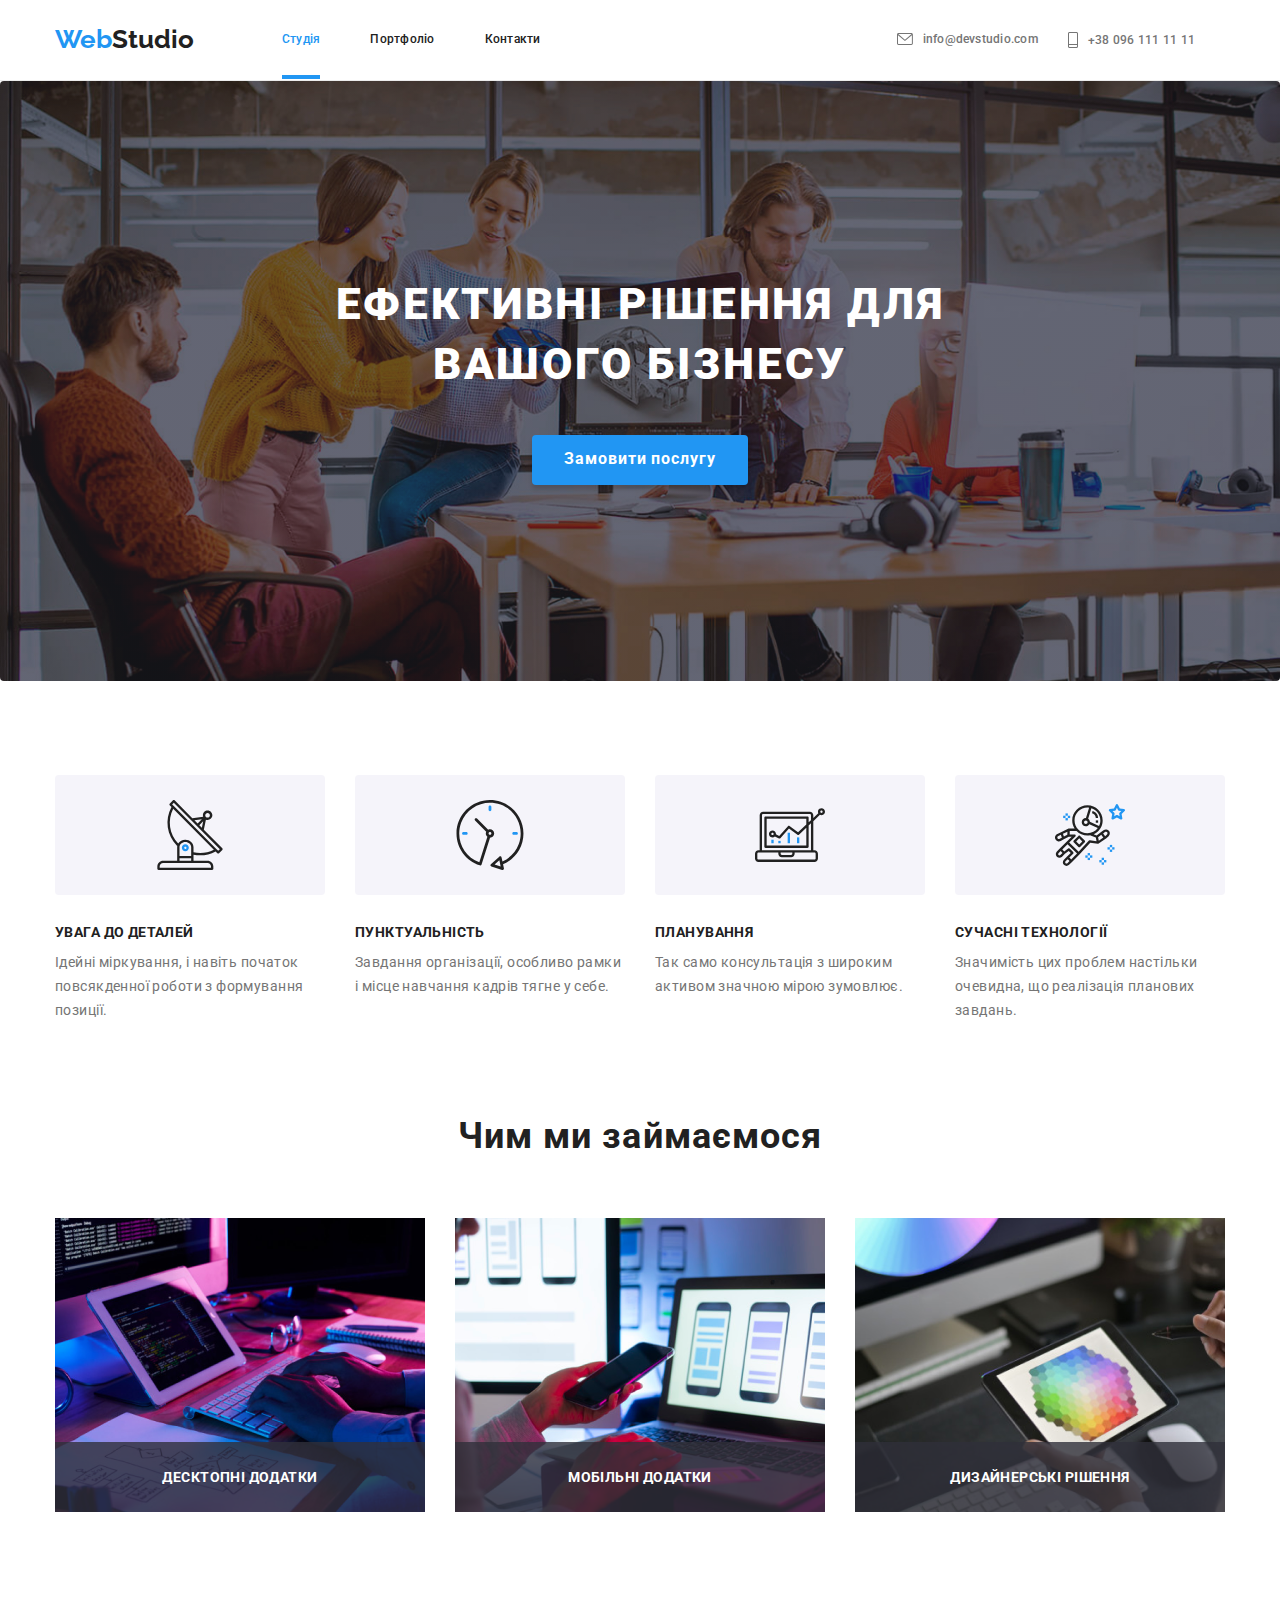
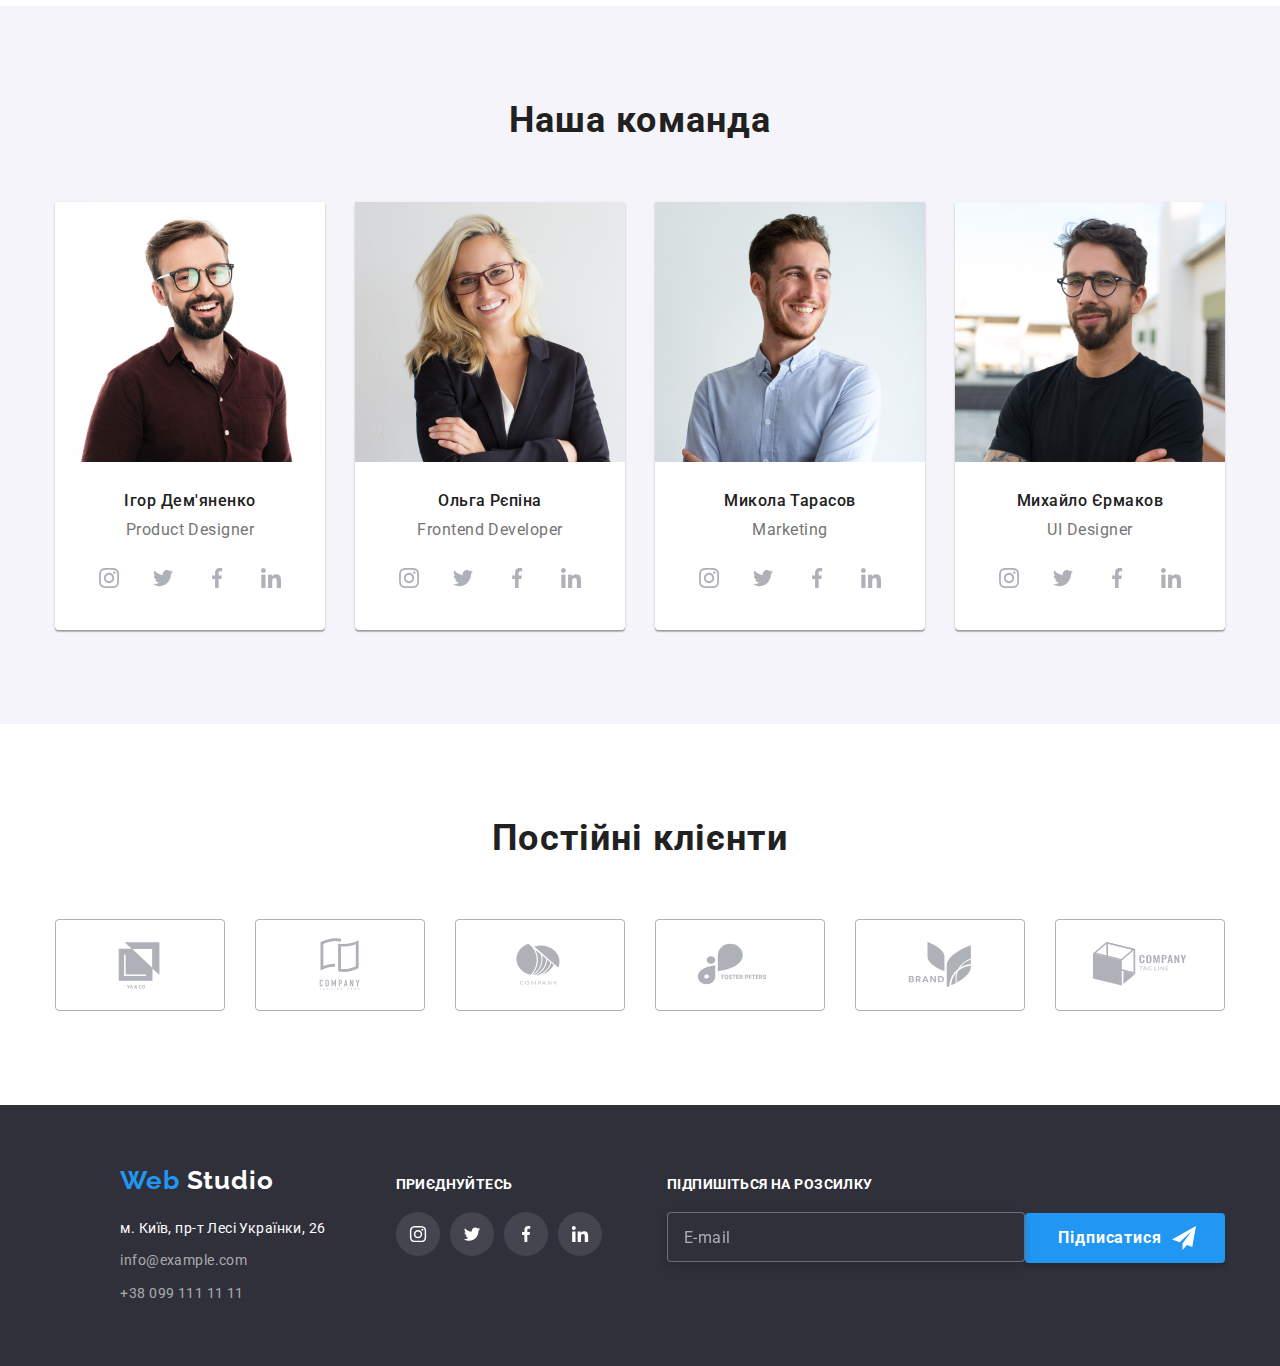
==== index.html @ d8c14079 "HW-8" ====
<!DOCTYPE html>
<html lang="ua">
  <head>
    <meta charset="UTF-8" />
    <meta name="viewport" content="width=device-width, initial-scale=1.0" />

    <meta http-equiv="X-UA-Compatible" content="ie=edge" />
    <title>Студія</title>
    <link
      href="https://fonts.googleapis.com/css2?family=Raleway:wght@700&amp;family=Roboto:wght@400;500;700;900&amp;display=swap"
      rel="stylesheet"
    />

    <link
      rel="stylesheet"
      href="https://cdnjs.cloudflare.com/ajax/libs/modern-normalize/1.1.0/modern-normalize.min.css"
    />
    <!--    <link rel="stylesheet" href="./css/styles.css" />-->
    <link rel="stylesheet" href="./css/main.min.css" />
  </head>
  <body>
    <!--шапка -->
    <header class="header">
      <div class="container">
        <nav class="header__mobile">
          <a href="#" lang="en" class="link header__logo"
            >Web<span class="header__logo-text">Studio</span></a
          >
          <ul class="nav-header">
            <li class="nav-header__title">
              <a href="./index.html" class="nav-header__link current link"
                >Студія</a
              >
            </li>
            <li class="nav-header__title">
              <a href="./portfolio.html" class="nav-header__link link"
                >Портфоліо</a
              >
            </li>
            <li class="nav-header__title">
              <a href="#" class="nav-header__link link">Контакти</a>
            </li>
          </ul>



          <button type="button" class="nav-header__mobile-btn" data-menu-button>
            <svg
                    class="nav-header__mobile-icon"
                    width="40"
                    height="40"
                    aria-label="перевмикач мобильного меню"
                    aria-controls="mob-menu"
            >
              <use
                      href="./images/symbol-defs.svg#icon-menu_40px"
                      class="nav-header__icon-menu"
              ></use>
              <use
                      href="./images/symbol-defs.svg#icon-close_40px"
                      class="nav-header__icon-close-menu"
              ></use>
            </svg>
          </button>

          <div class="mob-menu" id="mob-menu" data-menu>

            <div class="mob-menu-top">

              <ul class="">

                <li class="">
                  <a href="./index.html" class="mob-menu-top__link current link"
                  >Студія</a
                  >
                </li>
                <li class="nav-header__title">
                  <a href="./portfolio.html" class="mob-menu-top__link link"
                  >Портфоліо</a
                  >
                </li>
                <li class="nav-header__title">
                  <a href="#" class="mob-menu-top__link link">Контакти</a>
                </li>
              </ul>
              <div >
              <ul class="contact-mob">
                <li class="nav-header__title">
                  <a
                          href="tel:+380961111111"
                          class="mob-menu-contact__tel nav-header__contacts link"
                  >

                    <span>+38 096 111 11 11</span></a
                  >
                </li>
                <li class="nav-header__title">
                  <a
                          href="mailto:info@devstudio.com"
                          class="mob-menu-contact__mail nav-header__contacts link"
                  >

                    <span>info@devstudio.com</span>

                  </a>
                </li>

              </ul>
              <ul class="social">
                <li class="social__item">
                  <a href="" class="social__link  link"
                  >Instagram</a
                  >
                </li>
                <li class="social__item">
                  <a href="" class="social__link link"
                  >Twitter</a
                  >
                </li>
                <li class="social__item">
                  <a href="" class="social__link  link"
                  >Facebook</a
                  >
                </li>
                <li class="social__item">
                  <a href="" class="social__link link"
                  >LinkedIn</a
                  >
                </li>

              </ul>
            </div>
            </div>
          </div>


        <!-- контакты -->
        <ul class="nav-header-contact contact">
          <li class="nav-header__title-contact">
            <a
              href="mailto:info@devstudio.com"
              class="nav-header-contact__link nav-header__contacts mail link"
            >
              <svg class="nav-header__icon" width="16" height="12">
                <use
                  href="./images/symbol-defs.svg#icon-envelope-hover"
                  class=""
                ></use>
              </svg>
              <span>info@devstudio.com</span>
            </a>
          </li>
          <li class="nav-header__title-contact">
            <a
              href="tel:+380961111111"
              class="nav-header-contact__link nav-header__contacts tel link"
            >
              <svg class="nav-header__icon" width="10" height="16">
                <use
                  href="./images/symbol-defs.svg#icon-Vectors"
                  class=""
                ></use>
              </svg>
              <span>+38 096 111 11 11</span></a
            >
          </li>
        </ul>
        </nav>
      </div>

    </header>

    <main>

      <!-- Эффективные решения для вашего бизнеса -->
      <section class="hero">
        <div class="container">
          <h1 class="hero__title">Ефективні рішення для вашого бізнесу</h1>
          <button type="button" class="hero__btn" data-modal-open>
            Замовити послугу
          </button>
        </div>
      </section>
      <!--       Особенности -->
      <section class="section">
        <h2 class="visually-hidden">Особливості</h2>
        <div class="container">
          <ul class="benefits">
            <li class="benefits__list">
              <h3 class="benefits__title">Увага до деталей</h3>
              <p class="benefits__text">
                Ідейні міркування, і навіть початок повсякденної роботи з
                формування позиції.
              </p>
            </li>
            <li class="benefits__list">
              <h3 class="benefits__title">Пунктуальність</h3>
              <p class="benefits__text">
                Завдання організації, особливо рамки і місце навчання кадрів
                тягне у себе.
              </p>
            </li>
            <li class="benefits__list">
              <h3 class="benefits__title">Планування</h3>
              <p class="benefits__text">
                Так само консультація з широким активом значною мірою зумовлює.
              </p>
            </li>
            <li class="benefits__list">
              <h3 class="benefits__title">Сучасні технології</h3>
              <p class="benefits__text">
                Значимість цих проблем настільки очевидна, що реалізація
                планових завдань.
              </p>
            </li>
          </ul>
        </div>
      </section>
      <!--       Чем мы занимаемся-->
      <section class="section-main">
        <div class="container">
          <h2 class="title-text">Чим ми займаємося</h2>

          <ul class=" metier">
            <li class="metier__list">
              <img
                src="./images/occupation1.jpg"
                alt="Десктопные приложения"
                width="370"
                height="294"
              />
              <div class="metier__item">
                <p class="">Десктопні додатки</p>
              </div>
            </li>
            <li class="metier__list">
              <img
                src="./images/occupation2.jpg"
                alt="Мобильные приложения"
                width="370"
                height="294"
              />
              <div class="metier__item">
                <p class="">Мобільні додатки</p>
              </div>
            </li>
            <li class="metier__list">
              <img
                src="./images/occupation3.jpg"
                alt="Дизайнерские решения"
                width="370"
                height="294"
              />
              <div class="metier__item">
                <p class="">Дизайнерські рішення</p>
              </div>
            </li>
          </ul>
        </div>
      </section>
      <!-- Наша команда -->
      <section class="section-team">
        <div class="container">
          <h2 class="title-text">Наша команда</h2>
          <ul class="team flex">
            <li class="team__list team__card">
              <picture>
                <source
                  srcset="
                    /images/team1-mob1x-min.jpg 1x,
                    /images/team1-mob2x-min.jpg 2x
                  "
                  media="(max-width:270px)"
                />
                <source
                        srcset="
                    /images/team1-mob1x-min.jpg 1x,
                    /images/team1-mob2x-min.jpg 2x
                  "
                        media="(max-width:345px)"
                />
                <source
                        srcset="
                    /images/team1-mob1x-min.jpg 1x,
                    /images/team1-mob2x-min.jpg 2x
                  "
                        media="(max-width:480px)"
                />
                <source
                        srcset="
                    /images/team1-mob1x-min.jpg 1x,
                    /images/team1-mob2x-min.jpg 2x
                  "
                        media="(max-width:768px)"
                />
                <source
                        srcset="
                    /images/team1-mob1x-min.jpg 1x,
                    /images/team1-mob2x-min.jpg 2x
                  "
                        media="(max-width:1200px)"
                />
                <img
                  class="fdg"
                  src="./images/team1.jpeg"
                  alt="Product Designer"
                  width="270"
                />
              </picture>
              <div class="team__text">
                <h3 class="team__name">Ігор Дем'яненко</h3>
                <p lang="en" class="team__profession">Product Designer</p>
                <ul class="team-list">
                  <li class="link">
                    <a href="" class="team-list__icon">
                      <svg class="team-list__svg" width="20" height="20">
                        <use
                          href="./images/symbol-defs.svg#icon-instagram-2"
                          class=""
                        ></use>
                      </svg>
                    </a>
                  </li>
                  <li class="link">
                    <a href="" class="team-list__icon">
                      <svg class="team-list__svg" width="20" height="20">
                        <use
                          href="./images/symbol-defs.svg#icon-twitter-1"
                          class=""
                        ></use>
                      </svg>
                    </a>
                  </li>
                  <li class="link">
                    <a href="" class="team-list__icon">
                      <svg class="team-list__svg" width="20" height="20">
                        <use
                          href="./images/symbol-defs.svg#icon-facebook-1"
                          class=""
                        ></use>
                      </svg>
                    </a>
                  </li>
                  <li class="link">
                    <a href="" class="team-list__icon">
                      <svg class="team-list__svg" width="20" height="20">
                        <use
                          href="./images/symbol-defs.svg#icon-linkedin-1"
                          class=""
                        ></use>
                      </svg>
                    </a>
                  </li>
                </ul>
              </div>
            </li>
            <li class="team__list team__card">
              <picture>
                <source
                  srcset="
                    /images/team2-mob1x-min.jpg 1x,
                    /images/team2-mob2x-min.jpg 2x
                  "
                  media="(max-width:270px)"
                />
                <source
                        srcset="
                    /images/team2-mob1x-min.jpg 1x,
                    /images/team2-mob2x-min.jpg 2x
                  "
                        media="(max-width:480px)"
                />
                <source
                        srcset="
                    /images/team2-mob1x-min.jpg 1x,
                    /images/team2-mob2x-min.jpg 2x
                  "
                        media="(max-width:768px)"
                />
                <source
                        srcset="
                    /images/team2-mob1x-min.jpg 1x,
                    /images/team2-mob2x-min.jpg 2x
                  "
                        media="(max-width:1200px)"
                />

                <img
                  src="./images/team2.jpeg"
                  alt="Frontend Developer"
                  width="270"
                />
              </picture>
              <div class="team__text">
                <h3 class="team__name">Ольга Рєпіна</h3>
                <p lang="en" class="team__profession">Frontend Developer</p>
                <ul class="team-list">
                  <li class="link">
                    <a href="" class="team-list__icon">
                      <svg class="team-list__svg" width="20" height="20">
                        <use
                          href="./images/symbol-defs.svg#icon-instagram-2"
                          class=""
                        ></use>
                      </svg>
                    </a>
                  </li>
                  <li class="link">
                    <a href="" class="team-list__icon">
                      <svg class="team-list__svg" width="20" height="20">
                        <use
                          href="./images/symbol-defs.svg#icon-twitter-1"
                          class=""
                        ></use>
                      </svg>
                    </a>
                  </li>
                  <li class="link">
                    <a href="" class="team-list__icon">
                      <svg class="team-list__svg" width="20" height="20">
                        <use
                          href="./images/symbol-defs.svg#icon-facebook-1"
                          class=""
                        ></use>
                      </svg>
                    </a>
                  </li>
                  <li class="link">
                    <a href="" class="team-list__icon">
                      <svg class="team-list__svg" width="20" height="20">
                        <use
                          href="./images/symbol-defs.svg#icon-linkedin-1"
                          class=""
                        ></use>
                      </svg>
                    </a>
                  </li>
                </ul>
              </div>
            </li>
            <li class="team__list team__card">
              <picture>
                <source
                  srcset="
                    /images/team3-mob1x-min.jpg 1x,
                    /images/team3-mob2x-min.jpg 2x
                  "
                  media="(max-width:300px)" />
                <source
                        srcset="
                    /images/team3-mob1x-min.jpg 1x,
                    /images/team3-mob2x-min.jpg 2x
                  "
                        media="(max-width:480px)" />
                <source
                        srcset="
                    /images/team3-mob1x-min.jpg 1x,
                    /images/team3-mob2x-min.jpg 2x
                  "
                        media="(max-width:678px)" />
                <source
                        srcset="
                    /images/team3-mob1x-min.jpg 1x,
                    /images/team3-mob2x-min.jpg 2x
                  "
                        media="(max-width:1200px)" />
                <img src="./images/team3.jpeg" alt="Marketing" width="270"
              /></picture>
              <div class="team__text">
                <h3 class="team__name">Микола Тарасов</h3>
                <p lang="en" class="team__profession">Marketing</p>
                <ul class="team-list">
                  <li class="link">
                    <a href="" class="team-list__icon">
                      <svg class="team-list__svg" width="20" height="20">
                        <use
                          href="./images/symbol-defs.svg#icon-instagram-2"
                          class=""
                        ></use>
                      </svg>
                    </a>
                  </li>
                  <li class="link">
                    <a href="" class="team-list__icon">
                      <svg class="team-list__svg" width="20" height="20">
                        <use
                          href="./images/symbol-defs.svg#icon-twitter-1"
                          class=""
                        ></use>
                      </svg>
                    </a>
                  </li>
                  <li class="link">
                    <a href="" class="team-list__icon">
                      <svg class="team-list__svg" width="20" height="20">
                        <use
                          href="./images/symbol-defs.svg#icon-facebook-1"
                          class=""
                        ></use>
                      </svg>
                    </a>
                  </li>
                  <li class="link">
                    <a href="" class="team-list__icon">
                      <svg class="team-list__svg" width="20" height="20">
                        <use
                          href="./images/symbol-defs.svg#icon-linkedin-1"
                          class=""
                        ></use>
                      </svg>
                    </a>
                  </li>
                </ul>
              </div>
            </li>
            <li class="team__list team__card">
              <picture>
                <source
                  srcset="
                    /images/team4-mob1x-min.jpg 1x,
                    /images/team4-mob2x-min.jpg 2x
                  "
                  media="(max-width:270px)" /> <source
                      srcset="
                    /images/team4-mob1x-min.jpg 1x,
                    /images/team4-mob2x-min.jpg 2x
                  "
                      media="(max-width:480px)" /> <source
                      srcset="
                    /images/team4-mob1x-min.jpg 1x,
                    /images/team4-mob2x-min.jpg 2x
                  "
                      media="(max-width:768px)" /> <source
                      srcset="
                    /images/team4-mob1x-min.jpg 1x,
                    /images/team4-mob2x-min.jpg 2x
                  "
                      media="(max-width:1200px)" />

                <img src="./images/team4.jpeg" alt="UI Designer" width="270"
              /></picture>
              <div class="team__text">
                <h3 class="team__name">Михайло Єрмаков</h3>
                <p lang="en" class="team__profession">UI Designer</p>
                <ul class="team-list">
                  <li class="link">
                    <a href="" class="team-list__icon">
                      <svg class="team-list__svg" width="20" height="20">
                        <use
                          href="./images/symbol-defs.svg#icon-instagram-2"
                          class=""
                        ></use>
                      </svg>
                    </a>
                  </li>
                  <li class="link">
                    <a href="" class="team-list__icon">
                      <svg class="team-list__svg" width="20" height="20">
                        <use
                          href="./images/symbol-defs.svg#icon-twitter-1"
                          class=""
                        ></use>
                      </svg>
                    </a>
                  </li>
                  <li class="link">
                    <a href="" class="team-list__icon">
                      <svg class="team-list__svg" width="20" height="20">
                        <use
                          href="./images/symbol-defs.svg#icon-facebook-1"
                          class=""
                        ></use>
                      </svg>
                    </a>
                  </li>
                  <li class="link">
                    <a href="" class="team-list__icon">
                      <svg class="team-list__svg" width="20" height="20">
                        <use
                          href="./images/symbol-defs.svg#icon-linkedin-1"
                          class=""
                        ></use>
                      </svg>
                    </a>
                  </li>
                </ul>
              </div>
            </li>
          </ul>
        </div>
      </section>
      <!--   Постійні клієнти-->
      <section class="section">
        <div class="container">
          <h2 class="title-text">Постійні клієнти</h2>
          <ul class="clients">
            <li class="link">
              <a href="" class="clients__icon">
                <svg class="clients__svg" width="106" height="60">
                  <use href="./images/symbol-defs.svg#icon-Logo" class=""></use>
                </svg>
              </a>
            </li>
            <li class="link">
              <a href="" class="clients__icon">
                <svg class="clients__svg" width="106" height="60">
                  <use
                    href="./images/symbol-defs.svg#icon-Logo-1"
                    class=""
                  ></use>
                </svg>
              </a>
            </li>
            <li class="link">
              <a href="" class="clients__icon">
                <svg class="clients__svg" width="106" height="60">
                  <use
                    href="./images/symbol-defs.svg#icon-Logo-2"
                    class=""
                  ></use>
                </svg>
              </a>
            </li>
            <li class="link">
              <a href="" class="clients__icon">
                <svg class="clients__svg" width="106" height="60">
                  <use
                    href="./images/symbol-defs.svg#icon-Logo-3"
                    class=""
                  ></use>
                </svg>
              </a>
            </li>
            <li class="-item link">
              <a href="" class="clients__icon">
                <svg class="clients__svg" width="106" height="60">
                  <use
                    href="./images/symbol-defs.svg#icon-Logo-4"
                    class=""
                  ></use>
                </svg>
              </a>
            </li>
            <li class="link">
              <a href="" class="clients__icon">
                <svg class="clients__svg" width="106" height="60">
                  <use
                    href="./images/symbol-defs.svg#icon-Logo-5"
                    class=""
                  ></use>
                </svg>
              </a>
            </li>
          </ul>
        </div>
      </section>
    </main>
    <footer class="footer">
      <div class="footer__flex">
        <div class="footer-tablet">
        <div class="footer__container">
          <a href="#" lang="en" class="footer__logo-text logo link"
            >Web
            <span class="footer__logo">Studio</span>
          </a>

          <address class="addresses-footer">
            <ul>
              <li class="">
                <a class="addresses-footer__link link addresses-footer__gps">
                  м. Київ, пр-т Лесі Українки, 26</a
                >
              </li>
              <li class="addresses-footer__mail">
                <a
                  href="mailto:info@example.com"
                  class="addresses-footer__link link"
                  >info@example.com</a
                >
              </li>
              <li class="addresses-footer__tel">
                <a href="tel:+380991111111" class="addresses-footer__link link"
                  >+38 099 111 11 11</a
                >
              </li>
            </ul>
          </address>
        </div>

        <div class="footer__card">
          <p class="footer__text">приєднуйтесь</p>
          <ul class="footer__item">
            <li class="footer__list link">
              <a href="" class="footer__icon">
                <svg class="footer__svg" width="20" height="16.25">
                  <use
                    href="./images/symbol-defs.svg#icon-instagram-2"
                    class=""
                  ></use>
                </svg>
              </a>
            </li>
            <li class="footer__list link">
              <a href="" class="footer__icon">
                <svg class="footer__svg" width="20" height="16.25">
                  <use
                    href="./images/symbol-defs.svg#icon-twitter-1"
                    class=""
                  ></use>
                </svg>
              </a>
            </li>
            <li class="footer__list link">
              <a href="" class="footer__icon">
                <svg class="footer__svg" width="20" height="16.25">
                  <use
                    href="./images/symbol-defs.svg#icon-facebook-1"
                    class=""
                  ></use>
                </svg>
              </a>
            </li>
            <li class="footer__list link">
              <a href="" class="footer__icon">
                <svg class="footer__svg" width="20" height="16.25">
                  <use
                    href="./images/symbol-defs.svg#icon-linkedin-1"
                    class=""
                  ></use>
                </svg>
              </a>
            </li>
          </ul>
        </div>
        </div>

        <div class="footer-input">
          <p class="footer__text">Підпишіться на розсилку</p>
          <form class="footer__flex-form">
            <label for="email"></label>
            <input
              type="email"
              name="email"
              placeholder="E-mail"
              class="footer-input__input"
              id="email"
            />

            <button type="submit" class="footer-input__btn">
              Підписатися
              <svg class="footer-input__svg" width="24" height="24">
                <use href="./images/symbol-defs.svg#icon-icon-send"></use>
              </svg>
            </button>
          </form>
        </div>
      </div>
    </footer>

    <div class="backdrop is-hidden" data-modal>
      <div class="modal">
        <button type="button" class="modal__icon" data-modal-close>
          <svg class="modal__close" width="11" height="11">
            <use href="./images/symbol-defs.svg#icon-close" class=""></use>
          </svg>
        </button>
        <p class="modal__text">Залиште свої дані, ми вам передзвонимо</p>

        <form>
          <div class="modal__form">
            <label class="modal__label" for="name">Ім'я</label>
            <input type="text" name="name" class="form__input" id="name" />
            <svg class="modal__svg" width="12" height="12">
              <use href="./images/symbol-defs.svg#icon-name"></use>
            </svg>
          </div>

          <div class="modal__form">
            <label class="modal__label" for="tel">Телефон </label>
            <input type="number" name="tel" class="form__input" id="tel" />
            <svg class="modal__svg" width="12" height="12">
              <use href="./images/symbol-defs.svg#icon-tel"></use>
            </svg>
          </div>

          <div class="modal__form">
            <label class="modal__label" for="email_studio">Пошта</label>

            <input
              type="email"
              name="email"
              class="form__input"
              id="email_studio"
            />
            <svg class="modal__svg" width="12" height="12">
              <use href="./images/symbol-defs.svg#icon-email"></use>
            </svg>
          </div>

          <label for="comment" class="modal__form">Коментар </label>
          <textarea
            name="comment"
            id="comment"
            rows="10"
            placeholder="Введіть текст"
            class="modal__textarea"
          ></textarea>

          <div class="checkbox-modal">
            <label for="policy" class="checkbox-modal__text">
              <input
                type="checkbox"
                name="policy"
                id="policy"
                class="checkbox-modal__input"
              />
              <svg class="checkbox-modal__icon" width="16" height="15">
                <use href="./images/symbol-defs.svg#icon-check"></use>
              </svg>
              <span class="checkbox-modal__agreement">
                Погоджуюся з розсилкою та приймаю
                <a href="" class="checkbox-modal__link"> Умови договору </a>
              </span>
            </label>
          </div>

          <button type="submit" class="checkbox-modal__btn">Відправити</button>
        </form>
      </div>
    </div>

    <script src="./js/modal.js"></script>
    <script src="./js/mobile-menu.js"></script>
  </body>
</html>
---- css/styles.css ----
/* Cтудия */







/*/Портфолио*/



/*Анимации*/
---- css/main.min.css ----
:root{--main-font: "Roboto", sans-serif;--secondary-font: "Raleway", sans-serif}body{font-family:var(--main-font);color:#212121;background-color:#fff}h1,h2,h3,h4,h5,h6,p{margin:0}ul{margin:0;padding-left:0}.link{text-decoration:none;color:#212121}li{list-style:none}img{display:block;max-width:100%;height:auto}.contact{margin-left:auto}textarea{resize:none}.current{color:#2196f3}.current::after{position:absolute;content:"";display:inline-block;width:100%;height:4px;background-color:#2196f3;bottom:-1.5%;left:0}.is-opened .current::after{display:none}.header{border-bottom:1px solid #ececec;margin-right:auto;margin-left:auto}.header__logo{padding-top:24px;padding-bottom:25px;margin-right:93px;font-family:var(--secondary-font);font-weight:700;font-size:26px;line-height:1.19;color:#2196f3;display:inline-block}@media screen and (min-width: 768px){.header__logo{margin-right:88px}}.header__logo-text{color:#212121}.header__mobile{display:flex;justify-content:space-between}@media screen and (min-width: 768px){.header__mobile{justify-content:flex-start}}@media screen and (min-width: 480px){.header__mobile{align-items:center}}@media screen and (min-width: 1200px){.header__mobile{align-items:flex-start}}.nav-header__mobile-btn .nav-header__icon-close-menu{display:none}.nav-header__mobile-btn.is-opened .nav-header__icon-close-menu{display:block}.nav-header__mobile-btn.is-opened .nav-header__icon-menu{display:none}.hero{background-color:#c4c4c4;height:400px;max-width:100%;margin-right:auto;margin-left:auto;background-position-y:unset;background-repeat:no-repeat;background-size:cover;background-position:center;border-radius:4px;display:block;text-align:center;padding:112px 0;background-image:linear-gradient(to right, rgba(47, 48, 58, 0.4), rgba(47, 48, 58, 0.4)),url("../images/Header1x-min.jpg")}@media(min-device-pixel-ratio: 2),(min-resolution: 192dpi),(min-resolution: 2dppx){.hero{background-image:linear-gradient(to right, rgba(47, 48, 58, 0.4), rgba(47, 48, 58, 0.4)),url("../images/Header@2x-min.jpg")}}@media screen and (min-width: 768px){.hero{width:768px;background-image:linear-gradient(to right, rgba(47, 48, 58, 0.4), rgba(47, 48, 58, 0.4)),url("../images/Header img.jpg")}}@media screen and (min-width: 768px)and (min-device-pixel-ratio: 2),screen and (min-width: 768px)and (min-resolution: 192dpi),screen and (min-width: 768px)and (min-resolution: 2dppx){.hero{background-image:linear-gradient(to right, rgba(47, 48, 58, 0.4), rgba(47, 48, 58, 0.4)),url("../images/Header img@2x.jpg")}}@media screen and (min-width: 1200px){.hero{padding:194px 0;width:100%;max-width:1600px;height:600px;background-position-y:unset;background-image:linear-gradient(to right, rgba(47, 48, 58, 0.4), rgba(47, 48, 58, 0.4)),url("../images/Header img@2x(1).jpg")}}@media screen and (min-width: 1200px)and (min-device-pixel-ratio: 2),screen and (min-width: 1200px)and (min-resolution: 192dpi),screen and (min-width: 1200px)and (min-resolution: 2dppx){.hero{background-image:linear-gradient(to right, rgba(47, 48, 58, 0.4), rgba(47, 48, 58, 0.4)),url("../images/Header img@2x(1).jpg")}}.hero__title{font-weight:900;text-align:center;letter-spacing:.06em;text-transform:uppercase;color:#fff;width:100%;margin:auto;font-size:26px;line-height:42px}@media screen and (min-width: 768px){.hero__title{width:360px}}@media screen and (min-width: 1200px){.hero__title{font-size:44px;line-height:1.36;width:696px}}.hero__btn{cursor:pointer;transition:color 250ms cubic-bezier(0.4, 0, 0.2, 1);border:0;background:#2196f3;box-shadow:0 4px 4px rgba(0,0,0,.15);border-radius:4px;font-weight:700;font-size:16px;line-height:1.8;align-items:center;text-align:center;letter-spacing:.06em;color:#fff;width:216px;height:50px;margin-top:40px}.hero__btn:hover,.hero__btn:focus{background-color:#2196f3;color:#fff}.container{width:100%;padding-left:15px;padding-right:15px;margin-left:auto;margin-right:auto}@media screen and (min-width: 480px){.container{width:480px}}@media screen and (min-width: 768px){.container{width:768px}}@media screen and (min-width: 1200px){.container{width:1200px}}.section{margin:auto;padding-top:60px;padding-bottom:60px}@media screen and (min-width: 480px){.section{width:480px;padding-bottom:60px}}@media screen and (min-width: 768px){.section{width:100%;padding-bottom:60px}}@media screen and (min-width: 1200px){.section{width:100%;padding-top:94px;padding-bottom:94px}}.portfolio__modal{position:absolute;top:50%;left:50%;transform:translate(-50%, 50%);background:rgba(33,150,243,.9);width:100%;height:101%;display:inline-block;overflow-y:scroll;font-weight:400;font-size:18px;line-height:28px;letter-spacing:.03em;color:#fff;padding:63px 24px;transition:transform 250ms cubic-bezier(0.4, 0, 0.2, 1)}.portfolio__img:hover .portfolio__modal,.portfolio__img:focus .portfolio__modal{transform:translate(-50%, -50%)}.nav-header{font-weight:500;font-size:14px;line-height:1.14;letter-spacing:.02em;display:flex;transition:color 250ms cubic-bezier(0.4, 0, 0.2, 1)}@media screen and (max-width: 767px){.nav-header{display:none}}@media screen and (min-width: 768px){.nav-header{font-size:12px;line-height:14px}}.nav-header-contact{font-weight:500;font-size:14px;line-height:1.14;letter-spacing:.02em;display:flex;transition:color 250ms cubic-bezier(0.4, 0, 0.2, 1)}@media screen and (max-width: 767px){.nav-header-contact{display:none}}@media screen and (min-width: 768px){.nav-header-contact{font-size:12px;line-height:14px;flex-direction:column}}@media screen and (min-width: 1200px){.nav-header-contact{padding-top:0}}@media screen and (min-width: 1200px){.nav-header-contact{flex-direction:row}.nav-header-contact .nav-header-contact:last-child{padding-right:30px}}.nav-header-contact__link{display:block;padding-bottom:32px;transition:color 250ms cubic-bezier(0.4, 0, 0.2, 1)}@media screen and (min-width: 768px){.nav-header-contact__link{padding-top:21px;padding-bottom:5px}}@media screen and (min-width: 1200px){.nav-header-contact__link{padding-top:32px;padding-bottom:32px}}@media screen and (min-width: 768px){.nav-header__title-contact>.tel{padding-top:5px;padding-bottom:21px}}@media screen and (min-width: 1200px){.nav-header__title-contact>.tel{padding-top:32px;padding-bottom:32px}}.nav-header-contact__link:hover{color:#2196f3;fill:#2196f3}.nav-header-contact__link:focus{color:#2196f3}.nav-header__link{display:block;padding-top:32px;padding-bottom:32px;transition:color 250ms cubic-bezier(0.4, 0, 0.2, 1)}.nav-header .nav-header__link:hover{color:#2196f3;fill:#2196f3}.nav-header .nav-header__link:focus{color:#2196f3}.nav-header__title{margin-right:50px;position:relative}.nav-header__title-contact{margin-right:50px;position:relative}@media screen and (min-width: 768px){.nav-header__title-contact{margin-right:0}}@media screen and (min-width: 1200px){.nav-header__title-contact{margin-right:30px}}.nav-header__icon{margin-right:10px}.nav-header .nav-header__link:focus .nav-header__icon{fill:#2196f3}.nav-header__contacts{color:#757575;fill:#757575;display:flex;align-items:center}.footer{background-color:#2f303a;padding:60px 0}.footer__container{text-align:center}@media screen and (min-width: 768px){.footer__container:nth-child(2n+1){margin-right:165px;text-align:center}}@media screen and (min-width: 1200px){.footer__container:nth-child(2n+1){text-align:left;margin-right:auto}}@media screen and (min-width: 1200px){.footer__container{margin-right:0}}.footer__logo-text{color:#2196f3;font-family:var(--secondary-font);font-weight:700;font-size:26px;line-height:31px;letter-spacing:.03em}.footer__flex{display:block;text-align:center}@media screen and (min-width: 480px){.footer__flex{display:flex;flex-direction:column;align-items:center}}@media screen and (min-width: 1200px){.footer__flex{justify-content:flex-start;flex-direction:row;align-items:baseline;margin:auto;width:1200px;padding-left:15px;padding-right:15px}}.footer__flex-form{display:flex;flex-direction:column;align-items:center}@media screen and (min-width: 1200px){.footer__flex-form{justify-content:flex-start;flex-direction:row;align-items:baseline;margin-right:30px}.footer__flex-form:last-child{margin-right:0}}.footer__logo{color:#fff}.addresses-footer{font-style:normal;margin-top:20px;display:block}@media screen and (min-width: 480px){.addresses-footer{display:flex}}.addresses-footer__mail{margin-top:9px}.addresses-footer__link{font-size:14px;line-height:1.7;letter-spacing:.03em;color:rgba(255,255,255,.6);transition:color 250ms cubic-bezier(0.4, 0, 0.2, 1);font-weight:400;text-align:center}.addresses-footer__link:hover,.addresses-footer__link:focus{color:#fff}.addresses-footer__gps{font-size:14px;line-height:24px;letter-spacing:.03em;color:#fff}.addresses-footer__tel{margin-top:9px}.footer__card{display:flex;flex-direction:column;margin-top:60px}@media screen and (min-width: 768px){.footer__card{margin-top:0}}@media screen and (min-width: 1200px){.footer__card{margin:auto;margin-top:11px}}.footer__text{font-weight:700;font-size:14px;letter-spacing:.03em;text-transform:uppercase;color:#fff;line-height:16px;text-align:center}@media screen and (min-width: 768px){.footer__text{text-align:center}}@media screen and (min-width: 1200px){.footer__text{text-align:left}}.footer__item{display:flex;margin-top:20px;justify-content:center}.footer__list{margin-right:10px}.footer__icon{width:44px;height:44px;border-radius:50%;display:flex;align-items:center;justify-content:center;fill:#fff;background-color:rgba(255,255,255,.1);transition:background-color 250ms cubic-bezier(0.4, 0, 0.2, 1);outline:none}.footer__icon:hover,.footer__icon:focus{background-color:#2196f3}.footer__svg{transition:fill 250ms cubic-bezier(0.4, 0, 0.2, 1)}.footer__icon:hover .footer__svg,.footer__icon:focus .footer__svg{fill:#fff}.footer-input{display:flex;flex-direction:column;margin-top:60px}@media screen and (min-width: 1200px){.footer-input{margin-left:auto;align-items:baseline;margin-top:0}}.footer-input__input{border:1px solid rgba(255,255,255,.3);border-radius:4px;filter:drop-shadow(0 4px 4px rgba(0, 0, 0, 0.15));background-color:#2f303a;width:305px;height:50px;padding-left:16px;color:#fff;margin-top:20px}.footer-input__input::placeholder{font-weight:400;font-size:16px;line-height:20px;display:flex;align-items:center;letter-spacing:.03em;color:rgba(255,255,255,.6)}@media screen and (min-width: 480px){.footer-input__input{width:450px}}@media screen and (min-width: 1200px){.footer-input__input{width:358px}}.footer-input__btn{font-weight:700;font-size:16px;line-height:30px;display:flex;align-items:center;text-align:center;letter-spacing:.06em;color:#fff;width:200px;height:50px;cursor:pointer;background:#2196f3;box-shadow:0 4px 4px rgba(0,0,0,.15);border-radius:4px;border:0;margin-top:20px;justify-content:center;padding:10px 24px 10px 28px;margin-left:12px;outline:none}@media screen and (min-width: 768px){.footer-input__btn{margin-left:0}}.footer-input__svg{fill:#fff;margin-left:10px}@media screen and (min-width: 768px){.footer-tablet{display:flex;align-items:baseline;justify-content:space-around}}@media screen and (min-width: 1200px){.footer-tablet{margin-left:auto;gap:70px}}.backdrop{position:fixed;top:0;left:0;min-width:100%;min-height:100%;background:rgba(0,0,0,.2);opacity:1;transition:opacity 250ms cubic-bezier(0.4, 0, 0.2, 1),visibility 250ms cubic-bezier(0.4, 0, 0.2, 1)}.backdrop.is-hidden{opacity:0;pointer-events:none;visibility:hidden}.modal{position:absolute;min-height:521px;width:300px;background:#fff;box-shadow:0 1px 3px rgba(0,0,0,.12),0 1px 1px rgba(0,0,0,.14),0 2px 1px rgba(0,0,0,.2);border-radius:4px;top:50%;left:50%;transform:translate(-50%, -50%) scale(1);transition:transform 250ms cubic-bezier(0.4, 0, 0.2, 1);padding:40px}.backdrop.is-hidden .modal{transform:translate(-50%, -50%) scale(0.9)}@media screen and (min-width: 480px){.modal{width:450px}}@media screen and (min-width: 1200px){.modal{width:528px}}.modal__icon{position:absolute;padding:9px 9px 10px 10px;border-radius:50%;border:1px solid rgba(0,0,0,.1);top:8px;right:9px;background-color:#fff;line-height:0;cursor:pointer;transition:fill 250ms cubic-bezier(0.4, 0, 0.2, 1)}.modal__close{transition:fill 250ms cubic-bezier(0.4, 0, 0.2, 1)}.modal__icon:hover .modal__close,.modal__icon:focus .modal__close{fill:#2196f3}.modal__text{display:flex;flex-direction:column;font-weight:700;font-size:12px;line-height:14px;text-align:center;letter-spacing:.03em;color:var(--header-color)}@media screen and (min-width: 1200px){.modal__text{font-size:20px;line-height:23px}}.modal__form{display:block;margin-top:12px;margin-bottom:4px;flex-direction:column;font-weight:400;font-size:12px;line-height:14px;letter-spacing:.01em;color:#757575;position:relative}.modal__label{margin-bottom:4px;display:block}.form{display:flex;justify-content:center}.form__input{padding-left:42px;transition:color 250ms cubic-bezier(0.4, 0, 0.2, 1),border 250ms cubic-bezier(0.4, 0, 0.2, 1),border-radius 250ms cubic-bezier(0.4, 0, 0.2, 1);cursor:pointer;width:100%;height:40px;border:1px solid rgba(33,33,33,.2);border-radius:4px}.form__input:focus,.form__input:focus-visible,.form__input:hover{outline:0;border:1px solid #2196f3;border-radius:4px}.modal__svg{position:absolute;top:calc(50% + 3px);left:12px;width:12px;height:12px;transition:fill 250ms cubic-bezier(0.4, 0, 0.2, 1)}.form__input:focus+.modal__svg,.form__input:hover+.modal__svg{fill:#2196f3}.modal__textarea{display:flex;height:120px;width:100%;border:1px solid rgba(33,33,33,.2);border-radius:4px;margin-bottom:20px;transition:color 250ms cubic-bezier(0.4, 0, 0.2, 1),border 250ms cubic-bezier(0.4, 0, 0.2, 1),border-radius 250ms cubic-bezier(0.4, 0, 0.2, 1);padding:12px 16px}.modal__textarea:focus,.modal__textarea:hover{outline:0;border-color:#2196f3}.modal__textarea::placeholder{font-weight:400;font-size:12px;line-height:14px;letter-spacing:.01em;color:rgba(117,117,117,.5);padding-top:4px}.checkbox-modal{margin-bottom:30px}.checkbox-modal__text{font-size:12px;line-height:14px;letter-spacing:.03em;display:inline-block;color:#757575}@media screen and (min-width: 1200px){.checkbox-modal__text{font-size:14px;line-height:24px}}.checkbox-modal__input{-webkit-appearance:none;-moz-appearance:none;appearance:none}.checkbox-modal__icon{display:inline-block;width:16px;height:15px;vertical-align:middle;background:#fff;box-shadow:0 1px 3px rgba(0,0,0,.12),0 1px 1px rgba(0,0,0,.14),0 2px 1px rgba(0,0,0,.2);border:2px solid #212121;border-radius:4px;transition:border 250ms cubic-bezier(0.4, 0, 0.2, 1)}.checkbox-modal__input:hover+.checkbox-modal__icon,.checkbox-modal__input:focus+.checkbox-modal__icon{border-color:#2196f3}.checkbox-modal__input:checked+.checkbox-modal__icon{border-color:#2196f3;background-color:#2196f3;background-size:contain;background-origin:border-box}.checkbox-modal__agreement{vertical-align:text-top;padding-left:8px}.checkbox-modal__link{color:#2196f3}.checkbox-modal__btn{cursor:pointer;background:#2196f3;box-shadow:0 4px 4px rgba(0,0,0,.15);border-radius:4px;font-weight:700;display:block;line-height:30px;border:0;position:relative;letter-spacing:.06em;color:#fff;width:200px;height:50px;margin:auto}.nav-header__title:last-child,.main-nav-item:last-child,.metier__list:last-child,.footer__list:last-child{margin-right:0}.visually-hidden{position:absolute;width:1px;height:1px;margin:-1px;border:0;padding:0;white-space:nowrap;clip:rect(0 0 0 0);overflow:hidden}.benefits__list{margin-right:auto;margin-left:auto;position:relative;width:100%}.benefits__list::before{content:"";display:flex;height:120px;margin-bottom:30px;background-size:70px 70px;background-repeat:no-repeat;background-position:center;background-color:#f5f4fa;border-radius:4px}@media screen and (min-width: 480px){.benefits__list{width:450px}}@media screen and (min-width: 768px){.benefits__list{width:354px;display:inline-block;text-align:left;gap:30px}}@media screen and (min-width: 768px)and (min-width: 1200px){.benefits__list{width:270px}.benefits__list:last-child{margin-right:0}}.benefits__list:nth-child(1)::before{background-image:url("../images/antenna.svg")}.benefits__list:nth-child(2)::before{background-image:url("../images/clock.svg")}.benefits__list:nth-child(3)::before{background-image:url("../images/diagram.svg")}.benefits__list:nth-child(4)::before{background-image:url("../images/astronaut.svg")}.benefits__title{font-weight:700;font-size:14px;line-height:1.14;letter-spacing:.03em;text-transform:uppercase;margin-bottom:10px;text-align:center}@media screen and (min-width: 768px){.benefits__title{text-align:left}}@media screen and (min-width: 1200px){.benefits__title{text-align:left}}.benefits__text{font-size:14px;line-height:1.7;letter-spacing:.03em;color:#757575}.benefits{font-size:0}@media screen and (min-width: 1200px){.benefits{display:flex}}@media screen and (min-width: 768px){.benefits{display:flex;gap:30px;flex-wrap:wrap}}.section-main{padding-bottom:94px;display:none}@media screen and (min-width: 1200px){.section-main{display:flex}}.metier{margin-top:50px}@media screen and (min-width: 1200px){.metier{display:flex;margin-top:0}}.metier__list{margin-right:30px;position:relative}.metier__item{position:absolute;bottom:0;left:0;display:flex;background:rgba(47,48,58,.8);justify-content:center;width:370px;height:70px;font-weight:700;font-size:14px;line-height:16px;letter-spacing:.03em;text-transform:uppercase;text-align:center;color:#fff;flex-direction:column}.section-team{background-color:#f5f4fa;padding-bottom:60px;margin:0}@media screen and (min-width: 768px){.section-team{margin:auto;padding-top:60px}}@media screen and (min-width: 480px){.section-team{margin:auto}}@media screen and (min-width: 1200px){.section-team{padding-top:94px;padding-bottom:94px}}.title-text{font-weight:700;letter-spacing:.03em;text-align:center;font-size:28px;line-height:33px;margin-bottom:30px}@media screen and (min-width: 1200px){.title-text{margin-bottom:60px;font-size:36px;line-height:1.16}}.team{font-size:0}.team__list{background:#fff;box-shadow:0 1px 3px rgba(0,0,0,.12),0 1px 1px rgba(0,0,0,.14),0 2px 1px rgba(0,0,0,.2);border-radius:0 0 4px 4px}@media screen and (min-width: 768px){.team__list:nth-child(2n+1){margin-right:30px}}.team__card{position:relative;margin-bottom:30px}.team__card:last-child{margin:0}.team__card img{width:450px;margin:auto}@media screen and (min-width: 768px){.team__card img{width:354px;display:inline-block}.team__card img:nth-child(2n+1){margin-right:30px}}@media screen and (min-width: 768px){.team__card{width:354px;display:inline-block}}@media screen and (min-width: 1200px){.team__card{margin-right:30px;width:270px;margin-bottom:0}}.team__text{padding-top:30px;padding-bottom:30px;text-align:center}.team__name{font-weight:500;font-size:16px;line-height:1.18;letter-spacing:.03em;margin-bottom:10px}.team__profession{font-weight:400;line-height:1.18;letter-spacing:.03em;color:#757575;margin-bottom:16px;font-size:16px}.team-list{display:flex;justify-content:center;gap:10px}.team-list__icon{width:44px;height:44px;border-radius:50%;display:flex;align-items:center;justify-content:center;fill:#afb1b8;transition:background-color 250ms cubic-bezier(0.4, 0, 0.2, 1);outline:none}.team-list__icon:hover,.team-list__icon:focus{background-color:#2196f3}.team-list__svg{transition:fill 250ms cubic-bezier(0.4, 0, 0.2, 1)}.team-list__icon:hover .team-list__svg,.team-list__icon:focus .team-list__svg{fill:#fff}.clients{display:flex;gap:30px;flex-wrap:wrap;justify-content:center}.clients__icon{width:170px;height:92px;border:1px solid #afb1b8;border-radius:4px;align-items:center;justify-content:center;fill:#afb1b8;display:flex;transition:border-color 250ms cubic-bezier(0.4, 0, 0.2, 1);outline:none}.clients__icon:hover,.clients__icon:focus{border-color:#2196f3}@media screen and (min-width: 480px){.clients__icon{width:210px}}@media screen and (min-width: 768px){.clients__icon{width:170px}}.clients__svg{transition:fill 250ms cubic-bezier(0.4, 0, 0.2, 1)}.clients__icon:hover .clients__svg,.clients__icon:focus .clients__svg{fill:#2196f3}.portfolio{padding-top:60px;padding-bottom:94px}.portfolio__item li{margin-right:8px}.portfolio__item li:last-child{margin-right:0}.portfolio__item{display:flex;flex-wrap:wrap;gap:15px 8px}@media screen and (min-width: 768px){.portfolio__item{justify-content:center}}.portfolio__btn{font-family:var(--main-font);font-weight:500;line-height:1.6;text-align:center;letter-spacing:.03em;color:var(--header-color);background:#f5f4fa;border-radius:4px;margin-left:auto;margin-right:auto;border:none;height:38px;padding:6px 22px;transition:background-color 250ms cubic-bezier(0.4, 0, 0.2, 1),color 250ms cubic-bezier(0.4, 0, 0.2, 1),box-shadow 250ms cubic-bezier(0.4, 0, 0.2, 1);cursor:pointer}.portfolio__btn:hover,.portfolio__btn:focus{background-color:#2196f3;color:#fff;box-shadow:0 3px 1px rgba(0,0,0,.1),0 1px 2px rgba(0,0,0,.08),0 2px 2px rgba(0,0,0,.12);border-radius:4px}.current-btn{background-color:#2196f3;color:#fff}.portfolio__list{display:flex;flex-wrap:wrap;margin-top:50px;margin-right:auto;margin-left:auto;justify-content:center}@media screen and (min-width: 768px){.portfolio__list{justify-content:flex-start}}.portfolio__cart{background:#fff;width:100%;margin-bottom:30px;border:1px solid #eee;transition:box-shadow 250ms cubic-bezier(0.4, 0, 0.2, 1)}@media screen and (min-width: 768px){.portfolio__cart{width:354px}.portfolio__cart:nth-child(2n+1){margin-right:30px}}@media screen and (min-width: 1200px){.portfolio__cart{width:370px;margin-right:30px}.portfolio__cart:nth-child(3n){margin-right:0}.portfolio__cart:nth-last-child(-n+3){margin-bottom:0}}.portfolio__img{display:inline-block;outline:none}.portfolio__img:hover,.portfolio__img:focus{box-shadow:0 1px 1px rgba(0,0,0,.12),0 4px 4px rgba(0,0,0,.06),1px 4px 6px rgba(0,0,0,.16)}.portfolio__position{position:relative;overflow:hidden}.portfolio__text{padding:20px 24px;border-top:0;display:flex;flex-grow:1;flex-direction:column}.portfolio__header{font-weight:700;font-size:18px;line-height:2;letter-spacing:.06em}.portfolio__services{line-height:1.8;letter-spacing:.03em;color:#757575;margin-top:4px}.mob-menu{position:fixed;box-shadow:0 4px 8px rgba(0,0,0,.04),0 2px 4px rgba(0,0,0,.08),0 1px 3px rgba(0,0,0,.16);background-color:#fff;font-size:30px;top:0;left:0;width:100vw;height:100vh;opacity:0;visibility:hidden;z-index:1;transition:opacity 250ms cubic-bezier(0.4, 0, 0.2, 1),visibility 250ms cubic-bezier(0.4, 0, 0.2, 1)}.mob-menu.is-opened{opacity:1;visibility:visible}@media screen and (min-width: 768px){.mob-menu.is-opened{display:none}}.mob-menu>.mob-menu-top{height:100%;display:flex;flex-direction:column;justify-content:space-between}.nav-header__mobile-btn{display:inline-block;margin:0;border:none;position:sticky;background-color:rgba(0,0,0,0);right:0;z-index:2}.nav-header__mobile-btn.is-opened{position:fixed;padding:20px 22px}@media screen and (min-width: 768px){.nav-header__mobile-btn{display:none}}.nav-header__mobile-icon{cursor:pointer}.nav-header__mobile-icon:hover,.nav-header__mobile-icon:focus{fill:#2196f3}.mob-menu-top{position:absolute}.mob-menu-top__link{display:block;padding-top:48px;padding-left:40px;transition:color 250ms cubic-bezier(0.4, 0, 0.2, 1)}.mob-menu-top .mob-menu-top__link:hover{color:#2196f3;fill:#2196f3}.mob-menu-top .mob-menu-top__link:focus{color:#2196f3}.mob-menu-contact__tel{font-weight:500;font-size:25px;line-height:40px;letter-spacing:.02em;color:#2196f3;margin-left:40px}@media screen and (min-width: 480px){.mob-menu-contact__tel{font-size:34px}}.mob-menu-contact__mail{font-weight:500;font-size:24px;line-height:28px;letter-spacing:.02em;padding-top:32px;color:#757575;margin-left:40px}.social{display:flex;margin:64px 0 30px 40px;flex-wrap:wrap}.social__item{font-weight:500;font-size:18px;line-height:22px;letter-spacing:.02em;border-right:1px solid rgba(33,33,33,.2);padding:0 10px}.social__item:last-child{border-right:0}.social__item:nth-child(1){padding-left:0}.social__link{color:#2196f3}.mob-menu-box{display:flex}/*# sourceMappingURL=main.min.css.map */
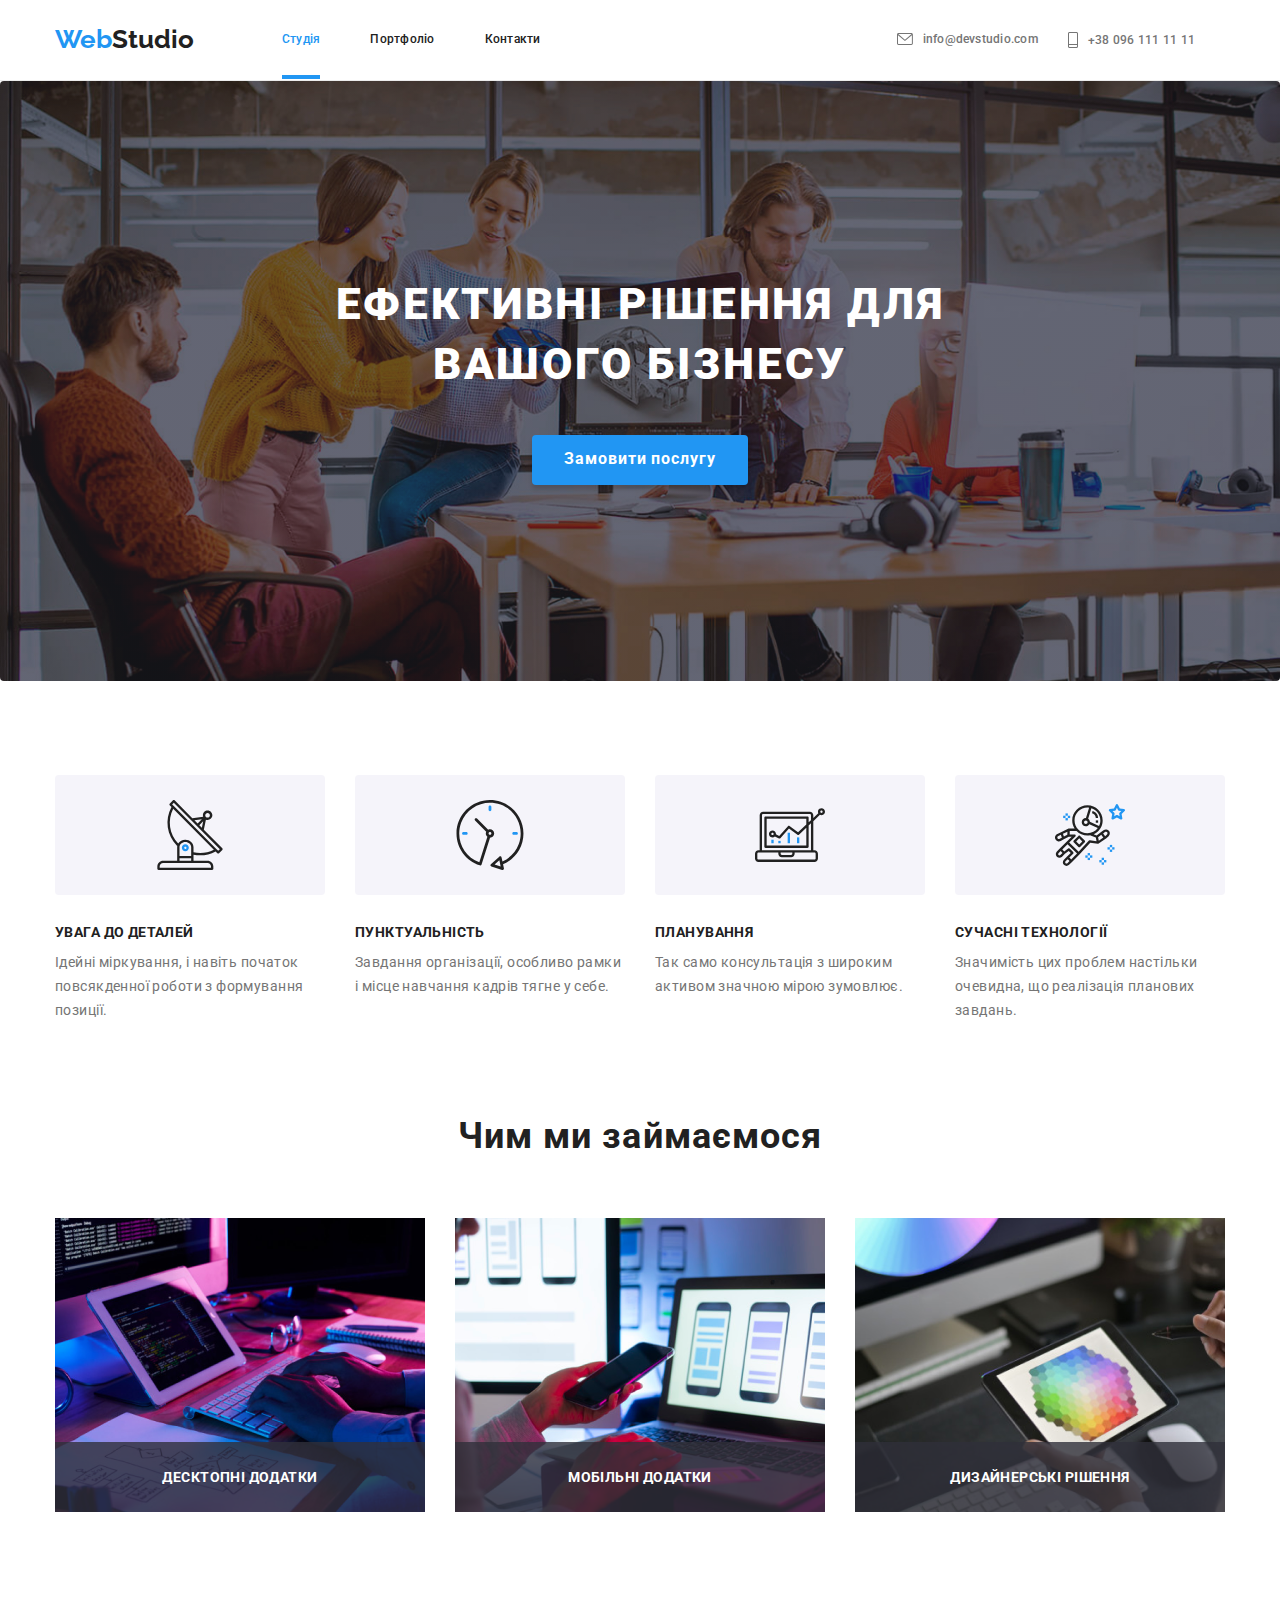
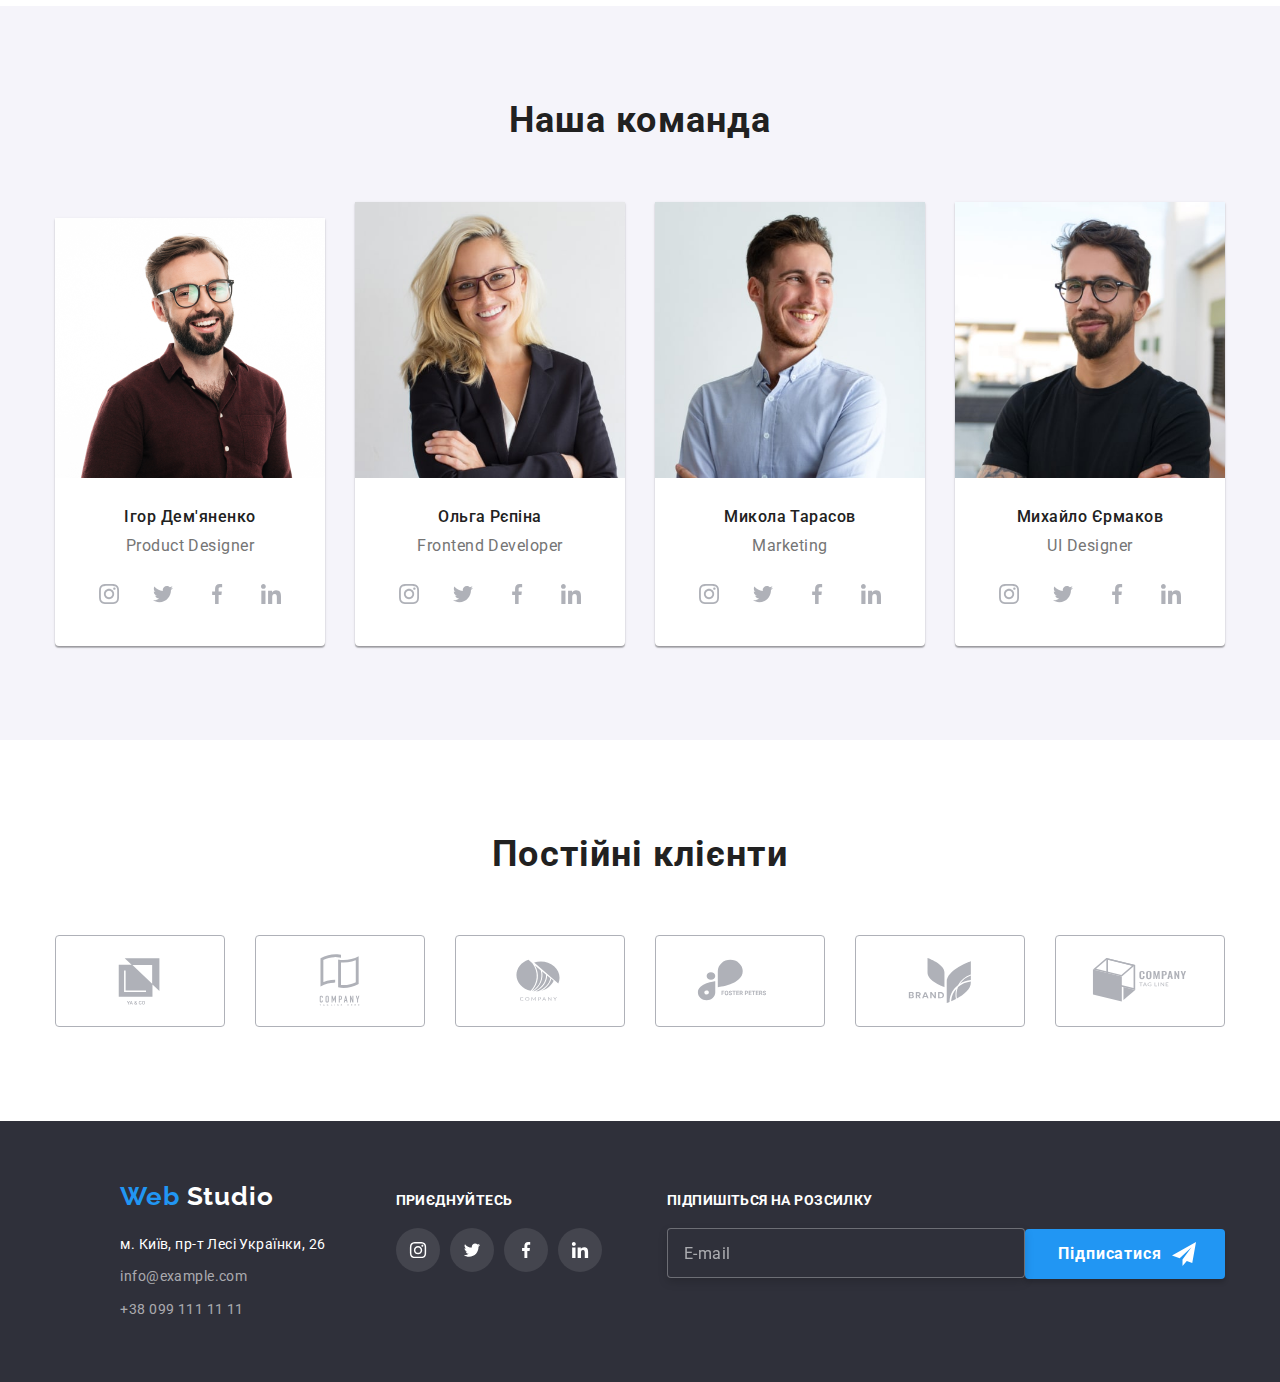
==== commit 55bc6a27: "HW-8" ====
--- a/index.html
+++ b/index.html
@@ -272,34 +272,6 @@
                   "
                   media="(max-width:270px)"
                 />
-                <source
-                        srcset="
-                    /images/team1-mob1x-min.jpg 1x,
-                    /images/team1-mob2x-min.jpg 2x
-                  "
-                        media="(max-width:345px)"
-                />
-                <source
-                        srcset="
-                    /images/team1-mob1x-min.jpg 1x,
-                    /images/team1-mob2x-min.jpg 2x
-                  "
-                        media="(max-width:480px)"
-                />
-                <source
-                        srcset="
-                    /images/team1-mob1x-min.jpg 1x,
-                    /images/team1-mob2x-min.jpg 2x
-                  "
-                        media="(max-width:768px)"
-                />
-                <source
-                        srcset="
-                    /images/team1-mob1x-min.jpg 1x,
-                    /images/team1-mob2x-min.jpg 2x
-                  "
-                        media="(max-width:1200px)"
-                />
                 <img
                   class="fdg"
                   src="./images/team1.jpeg"
@@ -368,21 +340,7 @@
                     /images/team2-mob1x-min.jpg 1x,
                     /images/team2-mob2x-min.jpg 2x
                   "
-                        media="(max-width:480px)"
-                />
-                <source
-                        srcset="
-                    /images/team2-mob1x-min.jpg 1x,
-                    /images/team2-mob2x-min.jpg 2x
-                  "
-                        media="(max-width:768px)"
-                />
-                <source
-                        srcset="
-                    /images/team2-mob1x-min.jpg 1x,
-                    /images/team2-mob2x-min.jpg 2x
-                  "
-                        media="(max-width:1200px)"
+                        media="(min-width:480px)"
                 />
 
                 <img
@@ -445,25 +403,8 @@
                     /images/team3-mob1x-min.jpg 1x,
                     /images/team3-mob2x-min.jpg 2x
                   "
-                  media="(max-width:300px)" />
-                <source
-                        srcset="
-                    /images/team3-mob1x-min.jpg 1x,
-                    /images/team3-mob2x-min.jpg 2x
-                  "
-                        media="(max-width:480px)" />
-                <source
-                        srcset="
-                    /images/team3-mob1x-min.jpg 1x,
-                    /images/team3-mob2x-min.jpg 2x
-                  "
-                        media="(max-width:678px)" />
-                <source
-                        srcset="
-                    /images/team3-mob1x-min.jpg 1x,
-                    /images/team3-mob2x-min.jpg 2x
-                  "
-                        media="(max-width:1200px)" />
+                  media="(min-width:300px)" />
+
                 <img src="./images/team3.jpeg" alt="Marketing" width="270"
               /></picture>
               <div class="team__text">
@@ -520,22 +461,7 @@
                     /images/team4-mob1x-min.jpg 1x,
                     /images/team4-mob2x-min.jpg 2x
                   "
-                  media="(max-width:270px)" /> <source
-                      srcset="
-                    /images/team4-mob1x-min.jpg 1x,
-                    /images/team4-mob2x-min.jpg 2x
-                  "
-                      media="(max-width:480px)" /> <source
-                      srcset="
-                    /images/team4-mob1x-min.jpg 1x,
-                    /images/team4-mob2x-min.jpg 2x
-                  "
-                      media="(max-width:768px)" /> <source
-                      srcset="
-                    /images/team4-mob1x-min.jpg 1x,
-                    /images/team4-mob2x-min.jpg 2x
-                  "
-                      media="(max-width:1200px)" />
+                  media="(min-width:270px)" />
 
                 <img src="./images/team4.jpeg" alt="UI Designer" width="270"
               /></picture>
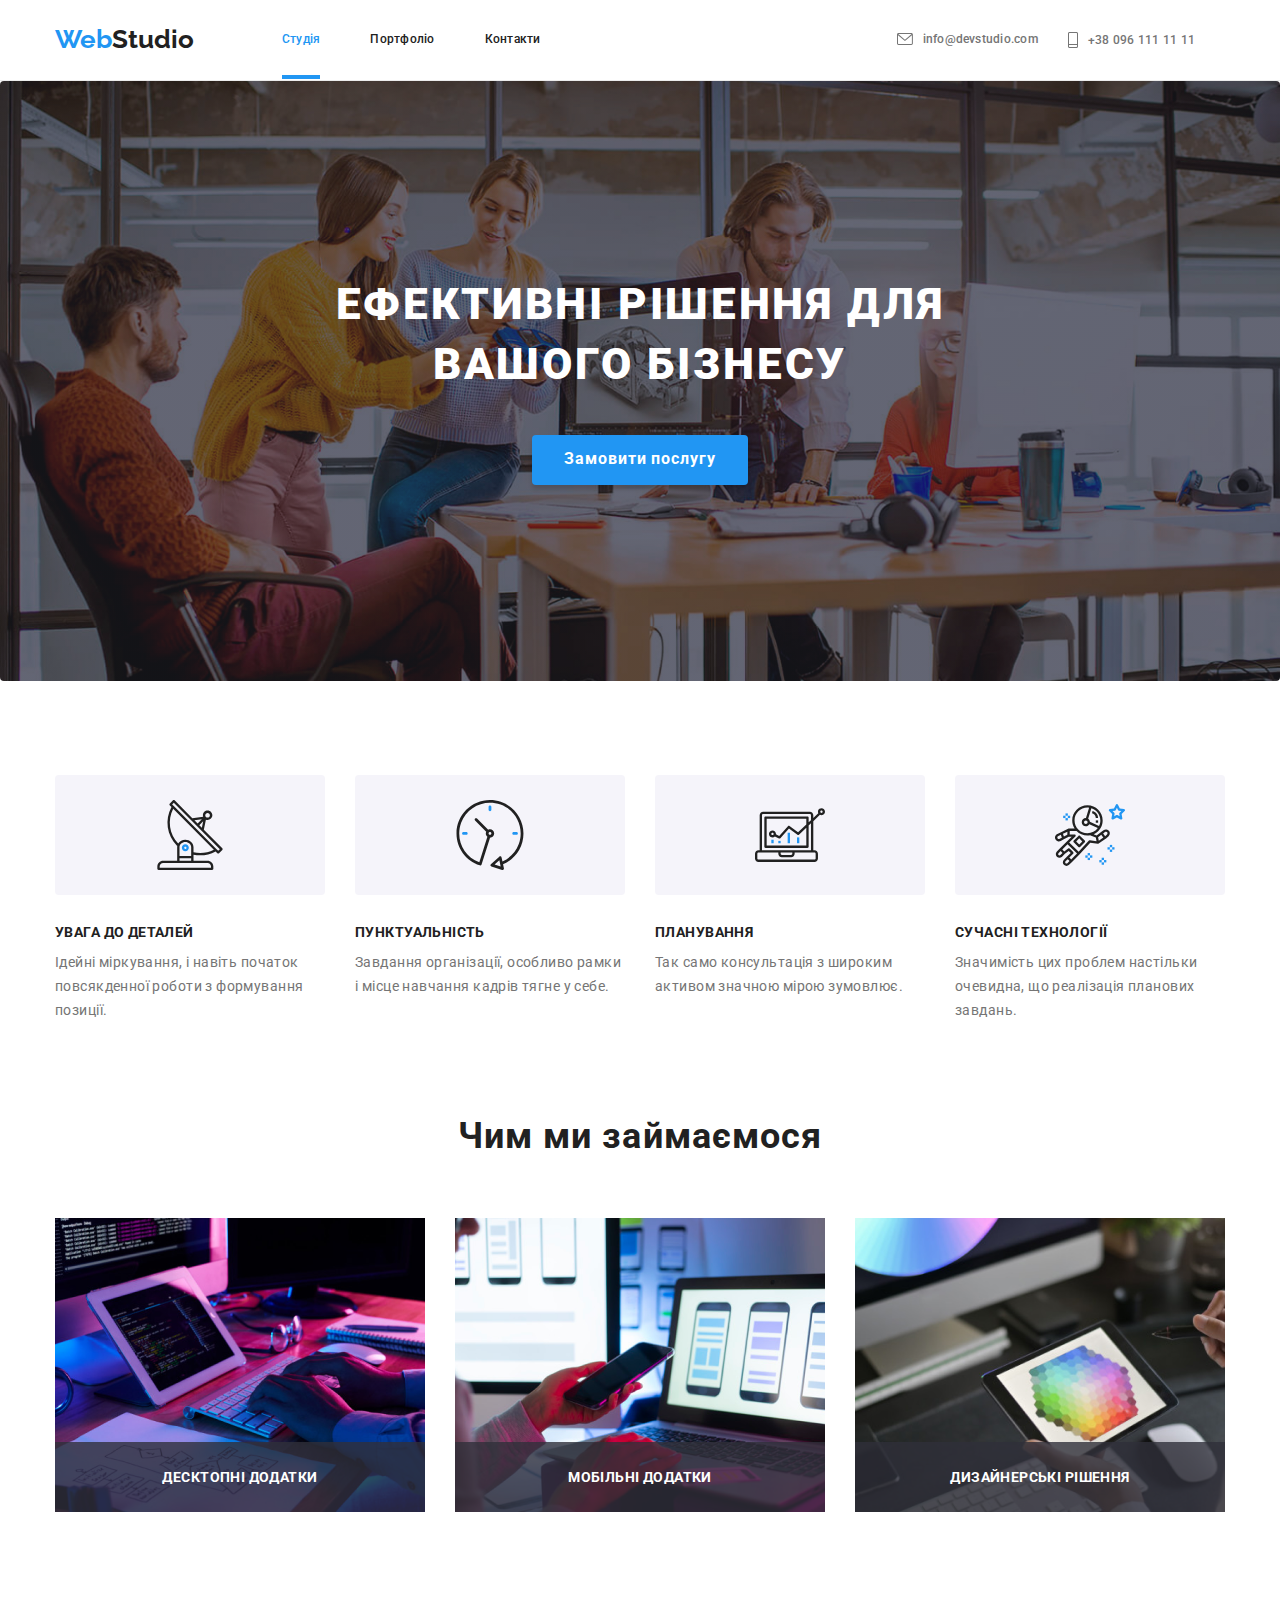
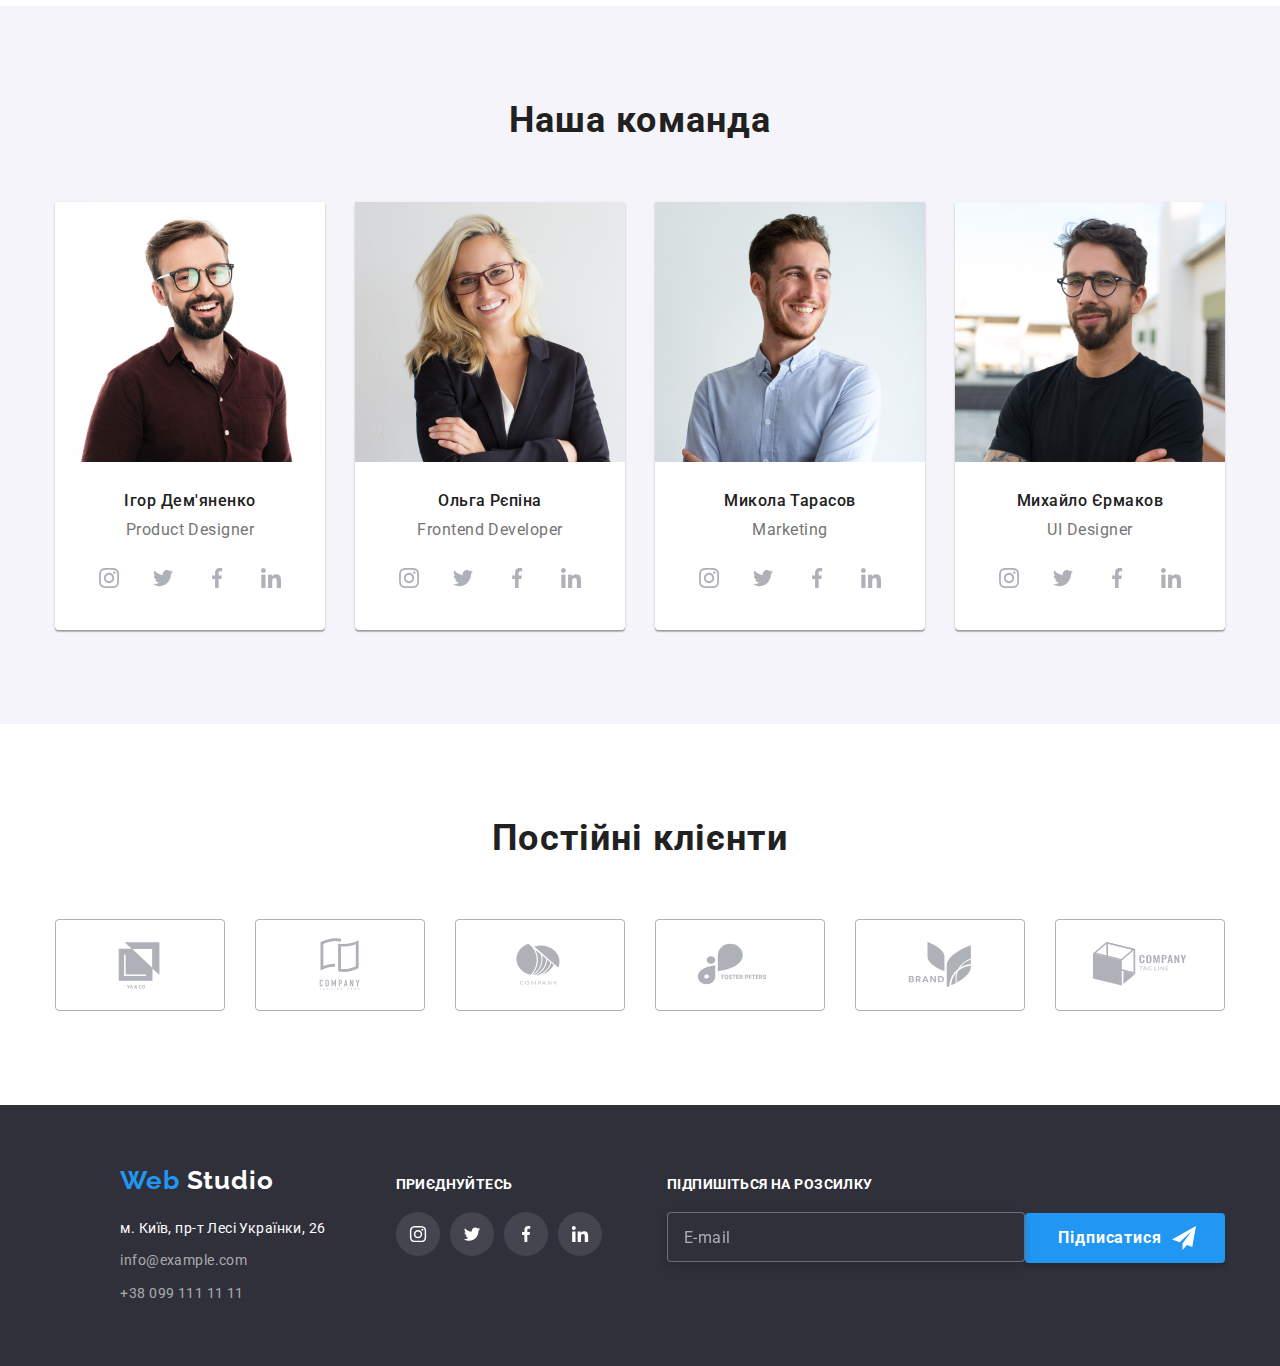
==== commit 63896699: "HW-8" ====
--- a/index.html
+++ b/index.html
@@ -340,7 +340,7 @@
                     /images/team2-mob1x-min.jpg 1x,
                     /images/team2-mob2x-min.jpg 2x
                   "
-                        media="(min-width:480px)"
+                        media="(max-width:480px)"
                 />
 
                 <img
@@ -403,7 +403,7 @@
                     /images/team3-mob1x-min.jpg 1x,
                     /images/team3-mob2x-min.jpg 2x
                   "
-                  media="(min-width:300px)" />
+                  media="(max-width:300px)" />
 
                 <img src="./images/team3.jpeg" alt="Marketing" width="270"
               /></picture>
@@ -461,7 +461,7 @@
                     /images/team4-mob1x-min.jpg 1x,
                     /images/team4-mob2x-min.jpg 2x
                   "
-                  media="(min-width:270px)" />
+                  media="(max-width:270px)" />
 
                 <img src="./images/team4.jpeg" alt="UI Designer" width="270"
               /></picture>
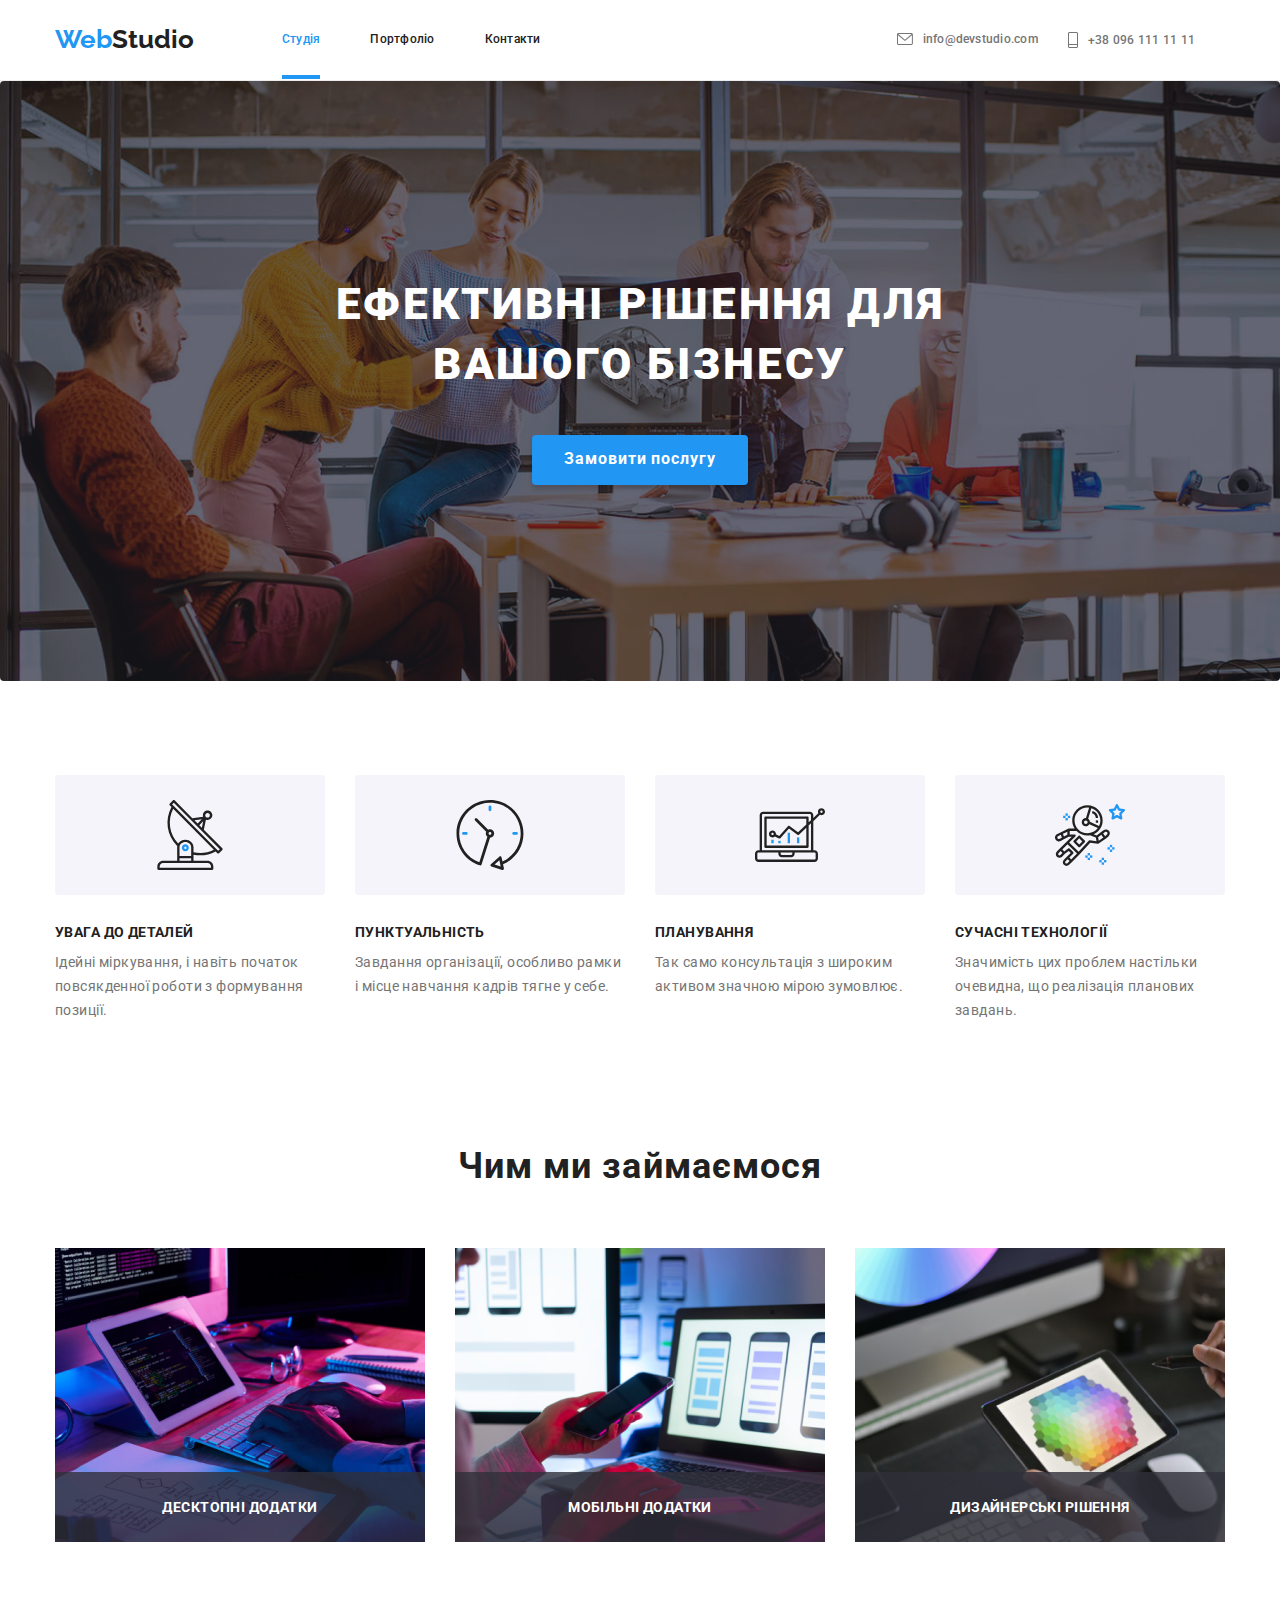
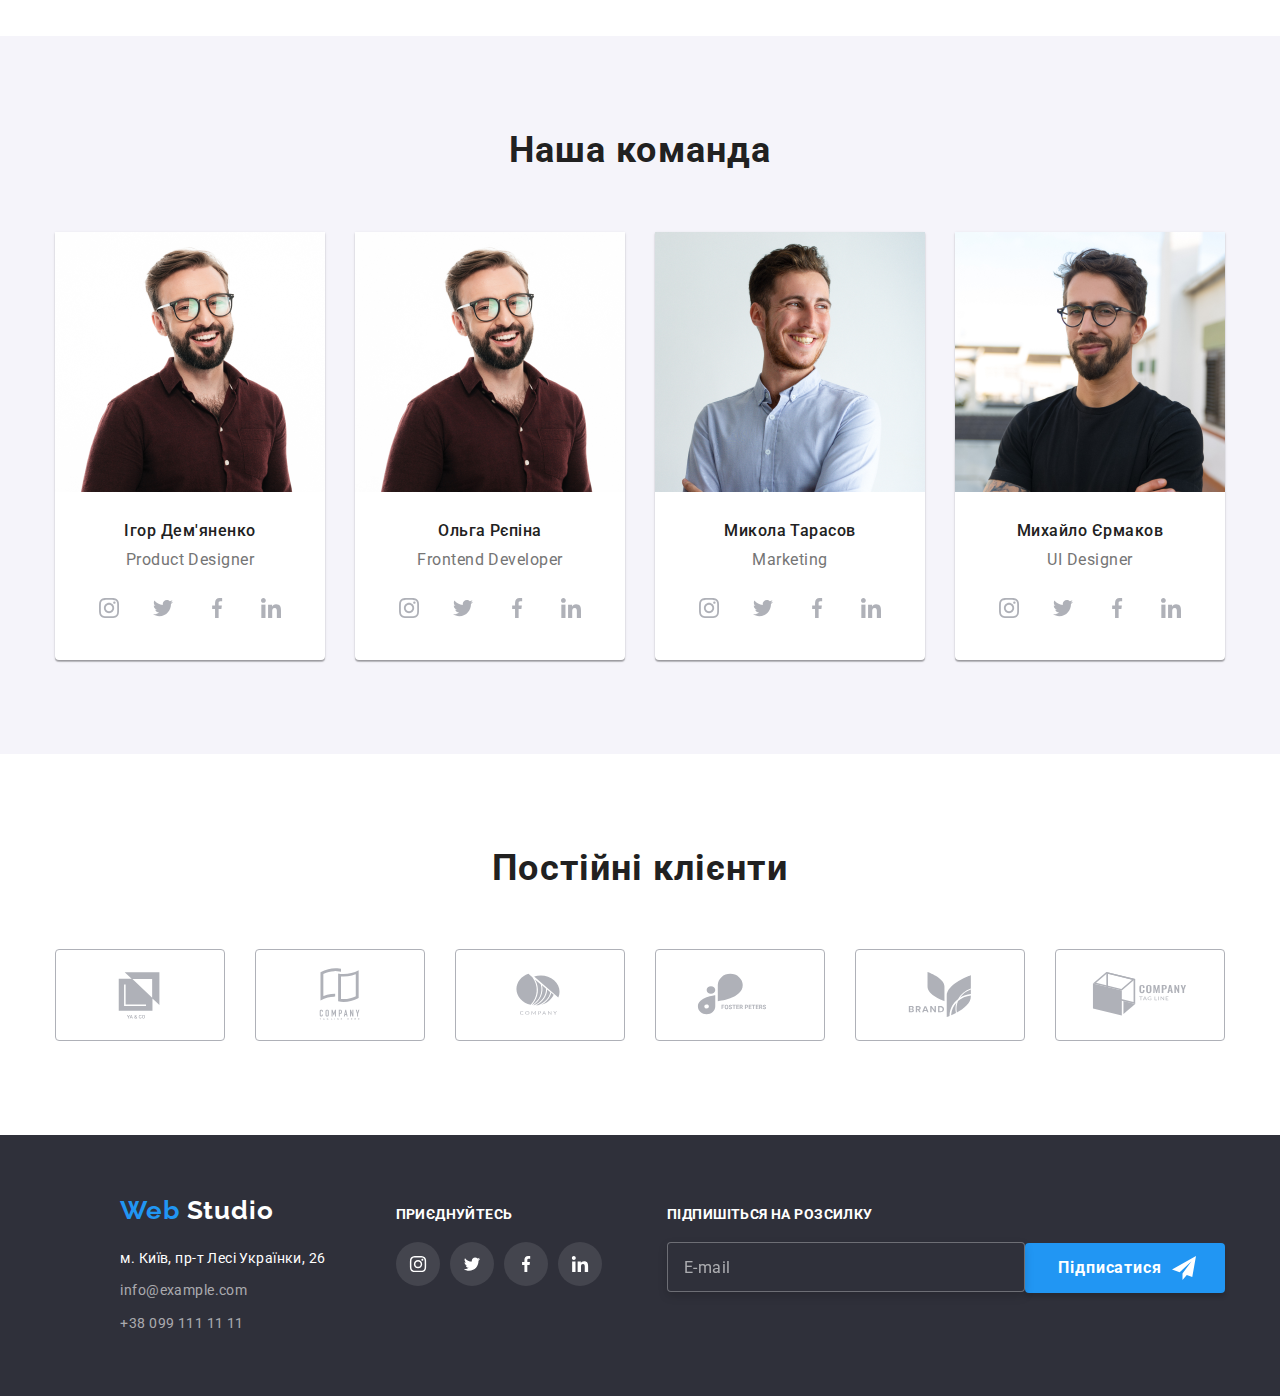
==== commit c840080c: "HW-8" ====
--- a/index.html
+++ b/index.html
@@ -267,10 +267,24 @@
               <picture>
                 <source
                   srcset="
+                    /images/team1-min.jpeg 1x,
+                    /images/team2x1.jpg 2x
+                  "
+                  media="(min-width:1200px)"
+                />
+                <source
+                        srcset="
+                    /images/tablet1-1x-min.jpg 1x,
+                    /images/tablet1-2x.jpg-min.jpg 2x
+                  "
+                        media="(min-width:768px)"
+                />
+                <source
+                        srcset="
                     /images/team1-mob1x-min.jpg 1x,
                     /images/team1-mob2x-min.jpg 2x
                   "
-                  media="(max-width:270px)"
+                        media="(max-width:767px)"
                 />
                 <img
                   class="fdg"
@@ -330,17 +344,17 @@
               <picture>
                 <source
                   srcset="
-                    /images/team2-mob1x-min.jpg 1x,
-                    /images/team2-mob2x-min.jpg 2x
+                    /images/team2x1.jpg 1x,
+                    /images/team2x2.jpg 2x
                   "
-                  media="(max-width:270px)"
+                  media="(min-width:1200px)"
                 />
                 <source
                         srcset="
-                    /images/team2-mob1x-min.jpg 1x,
-                    /images/team2-mob2x-min.jpg 2x
+                    /images/tablet2-1x-min.jpg 1x,
+                    /images/tablet2-2x-min.jpg 2x
                   "
-                        media="(max-width:480px)"
+                        media="(max-width:767px)"
                 />
 
                 <img
--- a/css/main.min.css
+++ b/css/main.min.css
@@ -1 +1 @@
-:root{--main-font: "Roboto", sans-serif;--secondary-font: "Raleway", sans-serif}body{font-family:var(--main-font);color:#212121;background-color:#fff}h1,h2,h3,h4,h5,h6,p{margin:0}ul{margin:0;padding-left:0}.link{text-decoration:none;color:#212121}li{list-style:none}img{display:block;max-width:100%;height:auto}.contact{margin-left:auto}textarea{resize:none}.current{color:#2196f3}.current::after{position:absolute;content:"";display:inline-block;width:100%;height:4px;background-color:#2196f3;bottom:-1.5%;left:0}.is-opened .current::after{display:none}.header{border-bottom:1px solid #ececec;margin-right:auto;margin-left:auto}.header__logo{padding-top:24px;padding-bottom:25px;margin-right:93px;font-family:var(--secondary-font);font-weight:700;font-size:26px;line-height:1.19;color:#2196f3;display:inline-block}@media screen and (min-width: 768px){.header__logo{margin-right:88px}}.header__logo-text{color:#212121}.header__mobile{display:flex;justify-content:space-between}@media screen and (min-width: 768px){.header__mobile{justify-content:flex-start}}@media screen and (min-width: 480px){.header__mobile{align-items:center}}@media screen and (min-width: 1200px){.header__mobile{align-items:flex-start}}.nav-header__mobile-btn .nav-header__icon-close-menu{display:none}.nav-header__mobile-btn.is-opened .nav-header__icon-close-menu{display:block}.nav-header__mobile-btn.is-opened .nav-header__icon-menu{display:none}.hero{background-color:#c4c4c4;height:400px;max-width:100%;margin-right:auto;margin-left:auto;background-position-y:unset;background-repeat:no-repeat;background-size:cover;background-position:center;border-radius:4px;display:block;text-align:center;padding:112px 0;background-image:linear-gradient(to right, rgba(47, 48, 58, 0.4), rgba(47, 48, 58, 0.4)),url("../images/Header1x-min.jpg")}@media(min-device-pixel-ratio: 2),(min-resolution: 192dpi),(min-resolution: 2dppx){.hero{background-image:linear-gradient(to right, rgba(47, 48, 58, 0.4), rgba(47, 48, 58, 0.4)),url("../images/Header@2x-min.jpg")}}@media screen and (min-width: 768px){.hero{width:768px;background-image:linear-gradient(to right, rgba(47, 48, 58, 0.4), rgba(47, 48, 58, 0.4)),url("../images/Header img.jpg")}}@media screen and (min-width: 768px)and (min-device-pixel-ratio: 2),screen and (min-width: 768px)and (min-resolution: 192dpi),screen and (min-width: 768px)and (min-resolution: 2dppx){.hero{background-image:linear-gradient(to right, rgba(47, 48, 58, 0.4), rgba(47, 48, 58, 0.4)),url("../images/Header img@2x.jpg")}}@media screen and (min-width: 1200px){.hero{padding:194px 0;width:100%;max-width:1600px;height:600px;background-position-y:unset;background-image:linear-gradient(to right, rgba(47, 48, 58, 0.4), rgba(47, 48, 58, 0.4)),url("../images/Header img@2x(1).jpg")}}@media screen and (min-width: 1200px)and (min-device-pixel-ratio: 2),screen and (min-width: 1200px)and (min-resolution: 192dpi),screen and (min-width: 1200px)and (min-resolution: 2dppx){.hero{background-image:linear-gradient(to right, rgba(47, 48, 58, 0.4), rgba(47, 48, 58, 0.4)),url("../images/Header img@2x(1).jpg")}}.hero__title{font-weight:900;text-align:center;letter-spacing:.06em;text-transform:uppercase;color:#fff;width:100%;margin:auto;font-size:26px;line-height:42px}@media screen and (min-width: 768px){.hero__title{width:360px}}@media screen and (min-width: 1200px){.hero__title{font-size:44px;line-height:1.36;width:696px}}.hero__btn{cursor:pointer;transition:color 250ms cubic-bezier(0.4, 0, 0.2, 1);border:0;background:#2196f3;box-shadow:0 4px 4px rgba(0,0,0,.15);border-radius:4px;font-weight:700;font-size:16px;line-height:1.8;align-items:center;text-align:center;letter-spacing:.06em;color:#fff;width:216px;height:50px;margin-top:40px}.hero__btn:hover,.hero__btn:focus{background-color:#2196f3;color:#fff}.container{width:100%;padding-left:15px;padding-right:15px;margin-left:auto;margin-right:auto}@media screen and (min-width: 480px){.container{width:480px}}@media screen and (min-width: 768px){.container{width:768px}}@media screen and (min-width: 1200px){.container{width:1200px}}.section{margin:auto;padding-top:60px;padding-bottom:60px}@media screen and (min-width: 480px){.section{width:480px;padding-bottom:60px}}@media screen and (min-width: 768px){.section{width:100%;padding-bottom:60px}}@media screen and (min-width: 1200px){.section{width:100%;padding-top:94px;padding-bottom:94px}}.portfolio__modal{position:absolute;top:50%;left:50%;transform:translate(-50%, 50%);background:rgba(33,150,243,.9);width:100%;height:101%;display:inline-block;overflow-y:scroll;font-weight:400;font-size:18px;line-height:28px;letter-spacing:.03em;color:#fff;padding:63px 24px;transition:transform 250ms cubic-bezier(0.4, 0, 0.2, 1)}.portfolio__img:hover .portfolio__modal,.portfolio__img:focus .portfolio__modal{transform:translate(-50%, -50%)}.nav-header{font-weight:500;font-size:14px;line-height:1.14;letter-spacing:.02em;display:flex;transition:color 250ms cubic-bezier(0.4, 0, 0.2, 1)}@media screen and (max-width: 767px){.nav-header{display:none}}@media screen and (min-width: 768px){.nav-header{font-size:12px;line-height:14px}}.nav-header-contact{font-weight:500;font-size:14px;line-height:1.14;letter-spacing:.02em;display:flex;transition:color 250ms cubic-bezier(0.4, 0, 0.2, 1)}@media screen and (max-width: 767px){.nav-header-contact{display:none}}@media screen and (min-width: 768px){.nav-header-contact{font-size:12px;line-height:14px;flex-direction:column}}@media screen and (min-width: 1200px){.nav-header-contact{padding-top:0}}@media screen and (min-width: 1200px){.nav-header-contact{flex-direction:row}.nav-header-contact .nav-header-contact:last-child{padding-right:30px}}.nav-header-contact__link{display:block;padding-bottom:32px;transition:color 250ms cubic-bezier(0.4, 0, 0.2, 1)}@media screen and (min-width: 768px){.nav-header-contact__link{padding-top:21px;padding-bottom:5px}}@media screen and (min-width: 1200px){.nav-header-contact__link{padding-top:32px;padding-bottom:32px}}@media screen and (min-width: 768px){.nav-header__title-contact>.tel{padding-top:5px;padding-bottom:21px}}@media screen and (min-width: 1200px){.nav-header__title-contact>.tel{padding-top:32px;padding-bottom:32px}}.nav-header-contact__link:hover{color:#2196f3;fill:#2196f3}.nav-header-contact__link:focus{color:#2196f3}.nav-header__link{display:block;padding-top:32px;padding-bottom:32px;transition:color 250ms cubic-bezier(0.4, 0, 0.2, 1)}.nav-header .nav-header__link:hover{color:#2196f3;fill:#2196f3}.nav-header .nav-header__link:focus{color:#2196f3}.nav-header__title{margin-right:50px;position:relative}.nav-header__title-contact{margin-right:50px;position:relative}@media screen and (min-width: 768px){.nav-header__title-contact{margin-right:0}}@media screen and (min-width: 1200px){.nav-header__title-contact{margin-right:30px}}.nav-header__icon{margin-right:10px}.nav-header .nav-header__link:focus .nav-header__icon{fill:#2196f3}.nav-header__contacts{color:#757575;fill:#757575;display:flex;align-items:center}.footer{background-color:#2f303a;padding:60px 0}.footer__container{text-align:center}@media screen and (min-width: 768px){.footer__container:nth-child(2n+1){margin-right:165px;text-align:center}}@media screen and (min-width: 1200px){.footer__container:nth-child(2n+1){text-align:left;margin-right:auto}}@media screen and (min-width: 1200px){.footer__container{margin-right:0}}.footer__logo-text{color:#2196f3;font-family:var(--secondary-font);font-weight:700;font-size:26px;line-height:31px;letter-spacing:.03em}.footer__flex{display:block;text-align:center}@media screen and (min-width: 480px){.footer__flex{display:flex;flex-direction:column;align-items:center}}@media screen and (min-width: 1200px){.footer__flex{justify-content:flex-start;flex-direction:row;align-items:baseline;margin:auto;width:1200px;padding-left:15px;padding-right:15px}}.footer__flex-form{display:flex;flex-direction:column;align-items:center}@media screen and (min-width: 1200px){.footer__flex-form{justify-content:flex-start;flex-direction:row;align-items:baseline;margin-right:30px}.footer__flex-form:last-child{margin-right:0}}.footer__logo{color:#fff}.addresses-footer{font-style:normal;margin-top:20px;display:block}@media screen and (min-width: 480px){.addresses-footer{display:flex}}.addresses-footer__mail{margin-top:9px}.addresses-footer__link{font-size:14px;line-height:1.7;letter-spacing:.03em;color:rgba(255,255,255,.6);transition:color 250ms cubic-bezier(0.4, 0, 0.2, 1);font-weight:400;text-align:center}.addresses-footer__link:hover,.addresses-footer__link:focus{color:#fff}.addresses-footer__gps{font-size:14px;line-height:24px;letter-spacing:.03em;color:#fff}.addresses-footer__tel{margin-top:9px}.footer__card{display:flex;flex-direction:column;margin-top:60px}@media screen and (min-width: 768px){.footer__card{margin-top:0}}@media screen and (min-width: 1200px){.footer__card{margin:auto;margin-top:11px}}.footer__text{font-weight:700;font-size:14px;letter-spacing:.03em;text-transform:uppercase;color:#fff;line-height:16px;text-align:center}@media screen and (min-width: 768px){.footer__text{text-align:center}}@media screen and (min-width: 1200px){.footer__text{text-align:left}}.footer__item{display:flex;margin-top:20px;justify-content:center}.footer__list{margin-right:10px}.footer__icon{width:44px;height:44px;border-radius:50%;display:flex;align-items:center;justify-content:center;fill:#fff;background-color:rgba(255,255,255,.1);transition:background-color 250ms cubic-bezier(0.4, 0, 0.2, 1);outline:none}.footer__icon:hover,.footer__icon:focus{background-color:#2196f3}.footer__svg{transition:fill 250ms cubic-bezier(0.4, 0, 0.2, 1)}.footer__icon:hover .footer__svg,.footer__icon:focus .footer__svg{fill:#fff}.footer-input{display:flex;flex-direction:column;margin-top:60px}@media screen and (min-width: 1200px){.footer-input{margin-left:auto;align-items:baseline;margin-top:0}}.footer-input__input{border:1px solid rgba(255,255,255,.3);border-radius:4px;filter:drop-shadow(0 4px 4px rgba(0, 0, 0, 0.15));background-color:#2f303a;width:305px;height:50px;padding-left:16px;color:#fff;margin-top:20px}.footer-input__input::placeholder{font-weight:400;font-size:16px;line-height:20px;display:flex;align-items:center;letter-spacing:.03em;color:rgba(255,255,255,.6)}@media screen and (min-width: 480px){.footer-input__input{width:450px}}@media screen and (min-width: 1200px){.footer-input__input{width:358px}}.footer-input__btn{font-weight:700;font-size:16px;line-height:30px;display:flex;align-items:center;text-align:center;letter-spacing:.06em;color:#fff;width:200px;height:50px;cursor:pointer;background:#2196f3;box-shadow:0 4px 4px rgba(0,0,0,.15);border-radius:4px;border:0;margin-top:20px;justify-content:center;padding:10px 24px 10px 28px;margin-left:12px;outline:none}@media screen and (min-width: 768px){.footer-input__btn{margin-left:0}}.footer-input__svg{fill:#fff;margin-left:10px}@media screen and (min-width: 768px){.footer-tablet{display:flex;align-items:baseline;justify-content:space-around}}@media screen and (min-width: 1200px){.footer-tablet{margin-left:auto;gap:70px}}.backdrop{position:fixed;top:0;left:0;min-width:100%;min-height:100%;background:rgba(0,0,0,.2);opacity:1;transition:opacity 250ms cubic-bezier(0.4, 0, 0.2, 1),visibility 250ms cubic-bezier(0.4, 0, 0.2, 1)}.backdrop.is-hidden{opacity:0;pointer-events:none;visibility:hidden}.modal{position:absolute;min-height:521px;width:300px;background:#fff;box-shadow:0 1px 3px rgba(0,0,0,.12),0 1px 1px rgba(0,0,0,.14),0 2px 1px rgba(0,0,0,.2);border-radius:4px;top:50%;left:50%;transform:translate(-50%, -50%) scale(1);transition:transform 250ms cubic-bezier(0.4, 0, 0.2, 1);padding:40px}.backdrop.is-hidden .modal{transform:translate(-50%, -50%) scale(0.9)}@media screen and (min-width: 480px){.modal{width:450px}}@media screen and (min-width: 1200px){.modal{width:528px}}.modal__icon{position:absolute;padding:9px 9px 10px 10px;border-radius:50%;border:1px solid rgba(0,0,0,.1);top:8px;right:9px;background-color:#fff;line-height:0;cursor:pointer;transition:fill 250ms cubic-bezier(0.4, 0, 0.2, 1)}.modal__close{transition:fill 250ms cubic-bezier(0.4, 0, 0.2, 1)}.modal__icon:hover .modal__close,.modal__icon:focus .modal__close{fill:#2196f3}.modal__text{display:flex;flex-direction:column;font-weight:700;font-size:12px;line-height:14px;text-align:center;letter-spacing:.03em;color:var(--header-color)}@media screen and (min-width: 1200px){.modal__text{font-size:20px;line-height:23px}}.modal__form{display:block;margin-top:12px;margin-bottom:4px;flex-direction:column;font-weight:400;font-size:12px;line-height:14px;letter-spacing:.01em;color:#757575;position:relative}.modal__label{margin-bottom:4px;display:block}.form{display:flex;justify-content:center}.form__input{padding-left:42px;transition:color 250ms cubic-bezier(0.4, 0, 0.2, 1),border 250ms cubic-bezier(0.4, 0, 0.2, 1),border-radius 250ms cubic-bezier(0.4, 0, 0.2, 1);cursor:pointer;width:100%;height:40px;border:1px solid rgba(33,33,33,.2);border-radius:4px}.form__input:focus,.form__input:focus-visible,.form__input:hover{outline:0;border:1px solid #2196f3;border-radius:4px}.modal__svg{position:absolute;top:calc(50% + 3px);left:12px;width:12px;height:12px;transition:fill 250ms cubic-bezier(0.4, 0, 0.2, 1)}.form__input:focus+.modal__svg,.form__input:hover+.modal__svg{fill:#2196f3}.modal__textarea{display:flex;height:120px;width:100%;border:1px solid rgba(33,33,33,.2);border-radius:4px;margin-bottom:20px;transition:color 250ms cubic-bezier(0.4, 0, 0.2, 1),border 250ms cubic-bezier(0.4, 0, 0.2, 1),border-radius 250ms cubic-bezier(0.4, 0, 0.2, 1);padding:12px 16px}.modal__textarea:focus,.modal__textarea:hover{outline:0;border-color:#2196f3}.modal__textarea::placeholder{font-weight:400;font-size:12px;line-height:14px;letter-spacing:.01em;color:rgba(117,117,117,.5);padding-top:4px}.checkbox-modal{margin-bottom:30px}.checkbox-modal__text{font-size:12px;line-height:14px;letter-spacing:.03em;display:inline-block;color:#757575}@media screen and (min-width: 1200px){.checkbox-modal__text{font-size:14px;line-height:24px}}.checkbox-modal__input{-webkit-appearance:none;-moz-appearance:none;appearance:none}.checkbox-modal__icon{display:inline-block;width:16px;height:15px;vertical-align:middle;background:#fff;box-shadow:0 1px 3px rgba(0,0,0,.12),0 1px 1px rgba(0,0,0,.14),0 2px 1px rgba(0,0,0,.2);border:2px solid #212121;border-radius:4px;transition:border 250ms cubic-bezier(0.4, 0, 0.2, 1)}.checkbox-modal__input:hover+.checkbox-modal__icon,.checkbox-modal__input:focus+.checkbox-modal__icon{border-color:#2196f3}.checkbox-modal__input:checked+.checkbox-modal__icon{border-color:#2196f3;background-color:#2196f3;background-size:contain;background-origin:border-box}.checkbox-modal__agreement{vertical-align:text-top;padding-left:8px}.checkbox-modal__link{color:#2196f3}.checkbox-modal__btn{cursor:pointer;background:#2196f3;box-shadow:0 4px 4px rgba(0,0,0,.15);border-radius:4px;font-weight:700;display:block;line-height:30px;border:0;position:relative;letter-spacing:.06em;color:#fff;width:200px;height:50px;margin:auto}.nav-header__title:last-child,.main-nav-item:last-child,.metier__list:last-child,.footer__list:last-child{margin-right:0}.visually-hidden{position:absolute;width:1px;height:1px;margin:-1px;border:0;padding:0;white-space:nowrap;clip:rect(0 0 0 0);overflow:hidden}.benefits__list{margin-right:auto;margin-left:auto;position:relative;width:100%}.benefits__list::before{content:"";display:flex;height:120px;margin-bottom:30px;background-size:70px 70px;background-repeat:no-repeat;background-position:center;background-color:#f5f4fa;border-radius:4px}@media screen and (min-width: 480px){.benefits__list{width:450px}}@media screen and (min-width: 768px){.benefits__list{width:354px;display:inline-block;text-align:left;gap:30px}}@media screen and (min-width: 768px)and (min-width: 1200px){.benefits__list{width:270px}.benefits__list:last-child{margin-right:0}}.benefits__list:nth-child(1)::before{background-image:url("../images/antenna.svg")}.benefits__list:nth-child(2)::before{background-image:url("../images/clock.svg")}.benefits__list:nth-child(3)::before{background-image:url("../images/diagram.svg")}.benefits__list:nth-child(4)::before{background-image:url("../images/astronaut.svg")}.benefits__title{font-weight:700;font-size:14px;line-height:1.14;letter-spacing:.03em;text-transform:uppercase;margin-bottom:10px;text-align:center}@media screen and (min-width: 768px){.benefits__title{text-align:left}}@media screen and (min-width: 1200px){.benefits__title{text-align:left}}.benefits__text{font-size:14px;line-height:1.7;letter-spacing:.03em;color:#757575}.benefits{font-size:0}@media screen and (min-width: 1200px){.benefits{display:flex}}@media screen and (min-width: 768px){.benefits{display:flex;gap:30px;flex-wrap:wrap}}.section-main{padding-bottom:94px;display:none}@media screen and (min-width: 1200px){.section-main{display:flex}}.metier{margin-top:50px}@media screen and (min-width: 1200px){.metier{display:flex;margin-top:0}}.metier__list{margin-right:30px;position:relative}.metier__item{position:absolute;bottom:0;left:0;display:flex;background:rgba(47,48,58,.8);justify-content:center;width:370px;height:70px;font-weight:700;font-size:14px;line-height:16px;letter-spacing:.03em;text-transform:uppercase;text-align:center;color:#fff;flex-direction:column}.section-team{background-color:#f5f4fa;padding-bottom:60px;margin:0}@media screen and (min-width: 768px){.section-team{margin:auto;padding-top:60px}}@media screen and (min-width: 480px){.section-team{margin:auto}}@media screen and (min-width: 1200px){.section-team{padding-top:94px;padding-bottom:94px}}.title-text{font-weight:700;letter-spacing:.03em;text-align:center;font-size:28px;line-height:33px;margin-bottom:30px}@media screen and (min-width: 1200px){.title-text{margin-bottom:60px;font-size:36px;line-height:1.16}}.team{font-size:0}.team__list{background:#fff;box-shadow:0 1px 3px rgba(0,0,0,.12),0 1px 1px rgba(0,0,0,.14),0 2px 1px rgba(0,0,0,.2);border-radius:0 0 4px 4px}@media screen and (min-width: 768px){.team__list:nth-child(2n+1){margin-right:30px}}.team__card{position:relative;margin-bottom:30px}.team__card:last-child{margin:0}.team__card img{width:450px;margin:auto}@media screen and (min-width: 768px){.team__card img{width:354px;display:inline-block}.team__card img:nth-child(2n+1){margin-right:30px}}@media screen and (min-width: 768px){.team__card{width:354px;display:inline-block}}@media screen and (min-width: 1200px){.team__card{margin-right:30px;width:270px;margin-bottom:0}}.team__text{padding-top:30px;padding-bottom:30px;text-align:center}.team__name{font-weight:500;font-size:16px;line-height:1.18;letter-spacing:.03em;margin-bottom:10px}.team__profession{font-weight:400;line-height:1.18;letter-spacing:.03em;color:#757575;margin-bottom:16px;font-size:16px}.team-list{display:flex;justify-content:center;gap:10px}.team-list__icon{width:44px;height:44px;border-radius:50%;display:flex;align-items:center;justify-content:center;fill:#afb1b8;transition:background-color 250ms cubic-bezier(0.4, 0, 0.2, 1);outline:none}.team-list__icon:hover,.team-list__icon:focus{background-color:#2196f3}.team-list__svg{transition:fill 250ms cubic-bezier(0.4, 0, 0.2, 1)}.team-list__icon:hover .team-list__svg,.team-list__icon:focus .team-list__svg{fill:#fff}.clients{display:flex;gap:30px;flex-wrap:wrap;justify-content:center}.clients__icon{width:170px;height:92px;border:1px solid #afb1b8;border-radius:4px;align-items:center;justify-content:center;fill:#afb1b8;display:flex;transition:border-color 250ms cubic-bezier(0.4, 0, 0.2, 1);outline:none}.clients__icon:hover,.clients__icon:focus{border-color:#2196f3}@media screen and (min-width: 480px){.clients__icon{width:210px}}@media screen and (min-width: 768px){.clients__icon{width:170px}}.clients__svg{transition:fill 250ms cubic-bezier(0.4, 0, 0.2, 1)}.clients__icon:hover .clients__svg,.clients__icon:focus .clients__svg{fill:#2196f3}.portfolio{padding-top:60px;padding-bottom:94px}.portfolio__item li{margin-right:8px}.portfolio__item li:last-child{margin-right:0}.portfolio__item{display:flex;flex-wrap:wrap;gap:15px 8px}@media screen and (min-width: 768px){.portfolio__item{justify-content:center}}.portfolio__btn{font-family:var(--main-font);font-weight:500;line-height:1.6;text-align:center;letter-spacing:.03em;color:var(--header-color);background:#f5f4fa;border-radius:4px;margin-left:auto;margin-right:auto;border:none;height:38px;padding:6px 22px;transition:background-color 250ms cubic-bezier(0.4, 0, 0.2, 1),color 250ms cubic-bezier(0.4, 0, 0.2, 1),box-shadow 250ms cubic-bezier(0.4, 0, 0.2, 1);cursor:pointer}.portfolio__btn:hover,.portfolio__btn:focus{background-color:#2196f3;color:#fff;box-shadow:0 3px 1px rgba(0,0,0,.1),0 1px 2px rgba(0,0,0,.08),0 2px 2px rgba(0,0,0,.12);border-radius:4px}.current-btn{background-color:#2196f3;color:#fff}.portfolio__list{display:flex;flex-wrap:wrap;margin-top:50px;margin-right:auto;margin-left:auto;justify-content:center}@media screen and (min-width: 768px){.portfolio__list{justify-content:flex-start}}.portfolio__cart{background:#fff;width:100%;margin-bottom:30px;border:1px solid #eee;transition:box-shadow 250ms cubic-bezier(0.4, 0, 0.2, 1)}@media screen and (min-width: 768px){.portfolio__cart{width:354px}.portfolio__cart:nth-child(2n+1){margin-right:30px}}@media screen and (min-width: 1200px){.portfolio__cart{width:370px;margin-right:30px}.portfolio__cart:nth-child(3n){margin-right:0}.portfolio__cart:nth-last-child(-n+3){margin-bottom:0}}.portfolio__img{display:inline-block;outline:none}.portfolio__img:hover,.portfolio__img:focus{box-shadow:0 1px 1px rgba(0,0,0,.12),0 4px 4px rgba(0,0,0,.06),1px 4px 6px rgba(0,0,0,.16)}.portfolio__position{position:relative;overflow:hidden}.portfolio__text{padding:20px 24px;border-top:0;display:flex;flex-grow:1;flex-direction:column}.portfolio__header{font-weight:700;font-size:18px;line-height:2;letter-spacing:.06em}.portfolio__services{line-height:1.8;letter-spacing:.03em;color:#757575;margin-top:4px}.mob-menu{position:fixed;box-shadow:0 4px 8px rgba(0,0,0,.04),0 2px 4px rgba(0,0,0,.08),0 1px 3px rgba(0,0,0,.16);background-color:#fff;font-size:30px;top:0;left:0;width:100vw;height:100vh;opacity:0;visibility:hidden;z-index:1;transition:opacity 250ms cubic-bezier(0.4, 0, 0.2, 1),visibility 250ms cubic-bezier(0.4, 0, 0.2, 1)}.mob-menu.is-opened{opacity:1;visibility:visible}@media screen and (min-width: 768px){.mob-menu.is-opened{display:none}}.mob-menu>.mob-menu-top{height:100%;display:flex;flex-direction:column;justify-content:space-between}.nav-header__mobile-btn{display:inline-block;margin:0;border:none;position:sticky;background-color:rgba(0,0,0,0);right:0;z-index:2}.nav-header__mobile-btn.is-opened{position:fixed;padding:20px 22px}@media screen and (min-width: 768px){.nav-header__mobile-btn{display:none}}.nav-header__mobile-icon{cursor:pointer}.nav-header__mobile-icon:hover,.nav-header__mobile-icon:focus{fill:#2196f3}.mob-menu-top{position:absolute}.mob-menu-top__link{display:block;padding-top:48px;padding-left:40px;transition:color 250ms cubic-bezier(0.4, 0, 0.2, 1)}.mob-menu-top .mob-menu-top__link:hover{color:#2196f3;fill:#2196f3}.mob-menu-top .mob-menu-top__link:focus{color:#2196f3}.mob-menu-contact__tel{font-weight:500;font-size:25px;line-height:40px;letter-spacing:.02em;color:#2196f3;margin-left:40px}@media screen and (min-width: 480px){.mob-menu-contact__tel{font-size:34px}}.mob-menu-contact__mail{font-weight:500;font-size:24px;line-height:28px;letter-spacing:.02em;padding-top:32px;color:#757575;margin-left:40px}.social{display:flex;margin:64px 0 30px 40px;flex-wrap:wrap}.social__item{font-weight:500;font-size:18px;line-height:22px;letter-spacing:.02em;border-right:1px solid rgba(33,33,33,.2);padding:0 10px}.social__item:last-child{border-right:0}.social__item:nth-child(1){padding-left:0}.social__link{color:#2196f3}.mob-menu-box{display:flex}/*# sourceMappingURL=main.min.css.map */
+:root{--main-font: "Roboto", sans-serif;--secondary-font: "Raleway", sans-serif}body{font-family:var(--main-font);color:#212121;background-color:#fff}h1,h2,h3,h4,h5,h6,p{margin:0}ul{margin:0;padding-left:0}.link{text-decoration:none;color:#212121}li{list-style:none}img{display:block;max-width:100%;height:auto}.contact{margin-left:auto}textarea{resize:none}.current{color:#2196f3}.current::after{position:absolute;content:"";display:inline-block;width:100%;height:4px;background-color:#2196f3;bottom:-1.5%;left:0}.is-opened .current::after{display:none}.header{border-bottom:1px solid #ececec;margin-right:auto;margin-left:auto}.header__logo{padding-top:24px;padding-bottom:25px;margin-right:93px;font-family:var(--secondary-font);font-weight:700;font-size:26px;line-height:1.19;color:#2196f3;display:inline-block}@media screen and (min-width: 768px){.header__logo{margin-right:88px}}.header__logo-text{color:#212121}.header__mobile{display:flex;justify-content:space-between}@media screen and (min-width: 768px){.header__mobile{justify-content:flex-start}}@media screen and (min-width: 480px){.header__mobile{align-items:center}}@media screen and (min-width: 1200px){.header__mobile{align-items:flex-start}}.nav-header__mobile-btn .nav-header__icon-close-menu{display:none}.nav-header__mobile-btn.is-opened .nav-header__icon-close-menu{display:block}.nav-header__mobile-btn.is-opened .nav-header__icon-menu{display:none}.hero{background-color:#c4c4c4;height:400px;max-width:100%;margin-right:auto;margin-left:auto;background-position-y:unset;background-repeat:no-repeat;background-size:cover;background-position:center;border-radius:4px;display:block;text-align:center;padding:112px 0;background-image:linear-gradient(to right, rgba(47, 48, 58, 0.4), rgba(47, 48, 58, 0.4)),url("../images/Header1x-min.jpg")}@media(min-device-pixel-ratio: 2),(min-resolution: 192dpi),(min-resolution: 2dppx){.hero{background-image:linear-gradient(to right, rgba(47, 48, 58, 0.4), rgba(47, 48, 58, 0.4)),url("../images/Header@2x-min.jpg")}}@media screen and (min-width: 768px){.hero{width:768px;background-image:linear-gradient(to right, rgba(47, 48, 58, 0.4), rgba(47, 48, 58, 0.4)),url("../images/Header img.jpg")}}@media screen and (min-width: 768px)and (min-device-pixel-ratio: 2),screen and (min-width: 768px)and (min-resolution: 192dpi),screen and (min-width: 768px)and (min-resolution: 2dppx){.hero{background-image:linear-gradient(to right, rgba(47, 48, 58, 0.4), rgba(47, 48, 58, 0.4)),url("../images/Header img@2x.jpg")}}@media screen and (min-width: 1200px){.hero{padding:194px 0;width:100%;max-width:1600px;height:600px;background-position-y:unset;background-image:linear-gradient(to right, rgba(47, 48, 58, 0.4), rgba(47, 48, 58, 0.4)),url("../images/Header img@2x(1).jpg")}}@media screen and (min-width: 1200px)and (min-device-pixel-ratio: 2),screen and (min-width: 1200px)and (min-resolution: 192dpi),screen and (min-width: 1200px)and (min-resolution: 2dppx){.hero{background-image:linear-gradient(to right, rgba(47, 48, 58, 0.4), rgba(47, 48, 58, 0.4)),url("../images/Header img@2x(1).jpg")}}.hero__title{font-weight:900;text-align:center;letter-spacing:.06em;text-transform:uppercase;color:#fff;width:100%;margin:auto;font-size:26px;line-height:42px}@media screen and (min-width: 768px){.hero__title{width:360px}}@media screen and (min-width: 1200px){.hero__title{font-size:44px;line-height:1.36;width:696px}}.hero__btn{cursor:pointer;transition:color 250ms cubic-bezier(0.4, 0, 0.2, 1);border:0;background:#2196f3;box-shadow:0 4px 4px rgba(0,0,0,.15);border-radius:4px;font-weight:700;font-size:16px;line-height:1.8;align-items:center;text-align:center;letter-spacing:.06em;color:#fff;width:216px;height:50px;margin-top:40px}.hero__btn:hover,.hero__btn:focus{background-color:#2196f3;color:#fff}.container{width:100%;padding-left:15px;padding-right:15px;margin-left:auto;margin-right:auto}@media screen and (min-width: 480px){.container{width:480px}}@media screen and (min-width: 768px){.container{width:768px}}@media screen and (min-width: 1200px){.container{width:1200px}}.section{margin:auto;padding-top:60px;padding-bottom:60px}@media screen and (min-width: 480px){.section{width:480px;padding-bottom:60px}}@media screen and (min-width: 768px){.section{width:100%;padding-bottom:60px}}@media screen and (min-width: 1200px){.section{width:100%;padding-top:94px;padding-bottom:94px}}.portfolio__modal{position:absolute;top:50%;left:50%;transform:translate(-50%, 50%);background:rgba(33,150,243,.9);width:100%;height:101%;display:inline-block;overflow-y:scroll;font-weight:400;font-size:18px;line-height:28px;letter-spacing:.03em;color:#fff;padding:63px 24px;transition:transform 250ms cubic-bezier(0.4, 0, 0.2, 1)}.portfolio__img:hover .portfolio__modal,.portfolio__img:focus .portfolio__modal{transform:translate(-50%, -50%)}.nav-header{font-weight:500;font-size:14px;line-height:1.14;letter-spacing:.02em;display:flex;transition:color 250ms cubic-bezier(0.4, 0, 0.2, 1)}@media screen and (max-width: 767px){.nav-header{display:none}}@media screen and (min-width: 768px){.nav-header{font-size:12px;line-height:14px}}.nav-header-contact{font-weight:500;font-size:14px;line-height:1.14;letter-spacing:.02em;display:flex;transition:color 250ms cubic-bezier(0.4, 0, 0.2, 1)}@media screen and (max-width: 767px){.nav-header-contact{display:none}}@media screen and (min-width: 768px){.nav-header-contact{font-size:12px;line-height:14px;flex-direction:column}}@media screen and (min-width: 1200px){.nav-header-contact{padding-top:0}}@media screen and (min-width: 1200px){.nav-header-contact{flex-direction:row}.nav-header-contact .nav-header-contact:last-child{padding-right:30px}}.nav-header-contact__link{display:block;padding-bottom:32px;transition:color 250ms cubic-bezier(0.4, 0, 0.2, 1)}@media screen and (min-width: 768px){.nav-header-contact__link{padding-top:21px;padding-bottom:5px}}@media screen and (min-width: 1200px){.nav-header-contact__link{padding-top:32px;padding-bottom:32px}}@media screen and (min-width: 768px){.nav-header__title-contact>.tel{padding-top:5px;padding-bottom:21px}}@media screen and (min-width: 1200px){.nav-header__title-contact>.tel{padding-top:32px;padding-bottom:32px}}.nav-header-contact__link:hover{color:#2196f3;fill:#2196f3}.nav-header-contact__link:focus{color:#2196f3}.nav-header__link{display:block;padding-top:32px;padding-bottom:32px;transition:color 250ms cubic-bezier(0.4, 0, 0.2, 1)}.nav-header .nav-header__link:hover{color:#2196f3;fill:#2196f3}.nav-header .nav-header__link:focus{color:#2196f3}.nav-header__title{margin-right:50px;position:relative}.nav-header__title-contact{margin-right:50px;position:relative}@media screen and (min-width: 768px){.nav-header__title-contact{margin-right:0}}@media screen and (min-width: 1200px){.nav-header__title-contact{margin-right:30px}}.nav-header__icon{margin-right:10px}.nav-header .nav-header__link:focus .nav-header__icon{fill:#2196f3}.nav-header__contacts{color:#757575;fill:#757575;display:flex;align-items:center}.footer{background-color:#2f303a;padding:60px 0}.footer__container{text-align:center}@media screen and (min-width: 768px){.footer__container:nth-child(2n+1){margin-right:165px;text-align:center}}@media screen and (min-width: 1200px){.footer__container:nth-child(2n+1){text-align:left;margin-right:auto}}@media screen and (min-width: 1200px){.footer__container{margin-right:0}}.footer__logo-text{color:#2196f3;font-family:var(--secondary-font);font-weight:700;font-size:26px;line-height:31px;letter-spacing:.03em}.footer__flex{display:block;text-align:center}@media screen and (min-width: 480px){.footer__flex{display:flex;flex-direction:column;align-items:center}}@media screen and (min-width: 1200px){.footer__flex{justify-content:flex-start;flex-direction:row;align-items:baseline;margin:auto;width:1200px;padding-left:15px;padding-right:15px}}.footer__flex-form{display:flex;flex-direction:column;align-items:center}@media screen and (min-width: 1200px){.footer__flex-form{justify-content:flex-start;flex-direction:row;align-items:baseline;margin-right:30px}.footer__flex-form:last-child{margin-right:0}}.footer__logo{color:#fff}.addresses-footer{font-style:normal;margin-top:20px;display:block}@media screen and (min-width: 480px){.addresses-footer{display:flex}}.addresses-footer__mail{margin-top:9px}.addresses-footer__link{font-size:14px;line-height:1.7;letter-spacing:.03em;color:rgba(255,255,255,.6);transition:color 250ms cubic-bezier(0.4, 0, 0.2, 1);font-weight:400;text-align:center}.addresses-footer__link:hover,.addresses-footer__link:focus{color:#fff}.addresses-footer__gps{font-size:14px;line-height:24px;letter-spacing:.03em;color:#fff}.addresses-footer__tel{margin-top:9px}.footer__card{display:flex;flex-direction:column;margin-top:60px}@media screen and (min-width: 768px){.footer__card{margin-top:0}}@media screen and (min-width: 1200px){.footer__card{margin:auto;margin-top:11px}}.footer__text{font-weight:700;font-size:14px;letter-spacing:.03em;text-transform:uppercase;color:#fff;line-height:16px;text-align:center}@media screen and (min-width: 768px){.footer__text{text-align:center}}@media screen and (min-width: 1200px){.footer__text{text-align:left}}.footer__item{display:flex;margin-top:20px;justify-content:center}.footer__list{margin-right:10px}.footer__icon{width:44px;height:44px;border-radius:50%;display:flex;align-items:center;justify-content:center;fill:#fff;background-color:rgba(255,255,255,.1);transition:background-color 250ms cubic-bezier(0.4, 0, 0.2, 1);outline:none}.footer__icon:hover,.footer__icon:focus{background-color:#2196f3}.footer__svg{transition:fill 250ms cubic-bezier(0.4, 0, 0.2, 1)}.footer__icon:hover .footer__svg,.footer__icon:focus .footer__svg{fill:#fff}.footer-input{display:flex;flex-direction:column;margin-top:60px}@media screen and (min-width: 1200px){.footer-input{margin-left:auto;align-items:baseline;margin-top:0}}.footer-input__input{border:1px solid rgba(255,255,255,.3);border-radius:4px;filter:drop-shadow(0 4px 4px rgba(0, 0, 0, 0.15));background-color:#2f303a;width:305px;height:50px;padding-left:16px;color:#fff;margin-top:20px}.footer-input__input::placeholder{font-weight:400;font-size:16px;line-height:20px;display:flex;align-items:center;letter-spacing:.03em;color:rgba(255,255,255,.6)}@media screen and (min-width: 480px){.footer-input__input{width:450px}}@media screen and (min-width: 1200px){.footer-input__input{width:358px}}.footer-input__btn{font-weight:700;font-size:16px;line-height:30px;display:flex;align-items:center;text-align:center;letter-spacing:.06em;color:#fff;width:200px;height:50px;cursor:pointer;background:#2196f3;box-shadow:0 4px 4px rgba(0,0,0,.15);border-radius:4px;border:0;margin-top:20px;justify-content:center;padding:10px 24px 10px 28px;margin-left:12px;outline:none}@media screen and (min-width: 768px){.footer-input__btn{margin-left:0}}.footer-input__svg{fill:#fff;margin-left:10px}@media screen and (min-width: 768px){.footer-tablet{display:flex;align-items:baseline;justify-content:space-around}}@media screen and (min-width: 1200px){.footer-tablet{margin-left:auto;gap:70px}}.backdrop{position:fixed;top:0;left:0;min-width:100%;min-height:100%;background:rgba(0,0,0,.2);opacity:1;transition:opacity 250ms cubic-bezier(0.4, 0, 0.2, 1),visibility 250ms cubic-bezier(0.4, 0, 0.2, 1)}.backdrop.is-hidden{opacity:0;pointer-events:none;visibility:hidden}.modal{position:absolute;min-height:521px;width:300px;background:#fff;box-shadow:0 1px 3px rgba(0,0,0,.12),0 1px 1px rgba(0,0,0,.14),0 2px 1px rgba(0,0,0,.2);border-radius:4px;top:50%;left:50%;transform:translate(-50%, -50%) scale(1);transition:transform 250ms cubic-bezier(0.4, 0, 0.2, 1);padding:40px}.backdrop.is-hidden .modal{transform:translate(-50%, -50%) scale(0.9)}@media screen and (min-width: 480px){.modal{width:450px}}@media screen and (min-width: 1200px){.modal{width:528px}}.modal__icon{position:absolute;padding:9px 9px 10px 10px;border-radius:50%;border:1px solid rgba(0,0,0,.1);top:8px;right:9px;background-color:#fff;line-height:0;cursor:pointer;transition:fill 250ms cubic-bezier(0.4, 0, 0.2, 1)}.modal__close{transition:fill 250ms cubic-bezier(0.4, 0, 0.2, 1)}.modal__icon:hover .modal__close,.modal__icon:focus .modal__close{fill:#2196f3}.modal__text{display:flex;flex-direction:column;font-weight:700;font-size:19px;line-height:30px;text-align:center;letter-spacing:.03em;color:var(--header-color)}@media screen and (min-width: 1200px){.modal__text{font-size:20px;line-height:23px}}.modal__form{display:block;margin-top:12px;margin-bottom:4px;flex-direction:column;font-weight:400;font-size:12px;line-height:14px;letter-spacing:.01em;color:#757575;position:relative}.modal__label{margin-bottom:4px;display:block}.form{display:flex;justify-content:center}.form__input{padding-left:42px;transition:color 250ms cubic-bezier(0.4, 0, 0.2, 1),border 250ms cubic-bezier(0.4, 0, 0.2, 1),border-radius 250ms cubic-bezier(0.4, 0, 0.2, 1);cursor:pointer;width:100%;height:40px;border:1px solid rgba(33,33,33,.2);border-radius:4px}.form__input:focus,.form__input:focus-visible,.form__input:hover{outline:0;border:1px solid #2196f3;border-radius:4px}.modal__svg{position:absolute;top:calc(50% + 3px);left:12px;width:12px;height:12px;transition:fill 250ms cubic-bezier(0.4, 0, 0.2, 1)}.form__input:focus+.modal__svg,.form__input:hover+.modal__svg{fill:#2196f3}.modal__textarea{display:flex;height:120px;width:100%;border:1px solid rgba(33,33,33,.2);border-radius:4px;margin-bottom:20px;transition:color 250ms cubic-bezier(0.4, 0, 0.2, 1),border 250ms cubic-bezier(0.4, 0, 0.2, 1),border-radius 250ms cubic-bezier(0.4, 0, 0.2, 1);padding:12px 16px}.modal__textarea:focus,.modal__textarea:hover{outline:0;border-color:#2196f3}.modal__textarea::placeholder{font-weight:400;font-size:12px;line-height:14px;letter-spacing:.01em;color:rgba(117,117,117,.5);padding-top:4px}.checkbox-modal{margin-bottom:30px}.checkbox-modal__text{font-size:12px;line-height:14px;letter-spacing:.03em;display:inline-block;color:#757575}@media screen and (min-width: 1200px){.checkbox-modal__text{font-size:14px;line-height:24px}}.checkbox-modal__input{-webkit-appearance:none;-moz-appearance:none;appearance:none}.checkbox-modal__icon{display:inline-block;width:16px;height:15px;vertical-align:middle;background:#fff;box-shadow:0 1px 3px rgba(0,0,0,.12),0 1px 1px rgba(0,0,0,.14),0 2px 1px rgba(0,0,0,.2);border:2px solid #212121;border-radius:4px;transition:border 250ms cubic-bezier(0.4, 0, 0.2, 1)}.checkbox-modal__input:hover+.checkbox-modal__icon,.checkbox-modal__input:focus+.checkbox-modal__icon{border-color:#2196f3}.checkbox-modal__input:checked+.checkbox-modal__icon{border-color:#2196f3;background-color:#2196f3;background-size:contain;background-origin:border-box}.checkbox-modal__agreement{vertical-align:text-top;padding-left:8px}.checkbox-modal__link{color:#2196f3}.checkbox-modal__btn{cursor:pointer;background:#2196f3;box-shadow:0 4px 4px rgba(0,0,0,.15);border-radius:4px;font-weight:700;display:block;line-height:30px;border:0;position:relative;letter-spacing:.06em;color:#fff;width:200px;height:50px;margin:auto}.nav-header__title:last-child,.main-nav-item:last-child,.metier__list:last-child,.footer__list:last-child{margin-right:0}.visually-hidden{position:absolute;width:1px;height:1px;margin:-1px;border:0;padding:0;white-space:nowrap;clip:rect(0 0 0 0);overflow:hidden}.benefits__list{margin-right:auto;margin-left:auto;position:relative;width:100%;margin-bottom:30px}.benefits__list:last-child{margin-bottom:0}.benefits__list::before{content:"";display:flex;height:120px;margin-bottom:30px;background-size:70px 70px;background-repeat:no-repeat;background-position:center;background-color:#f5f4fa;border-radius:4px}@media screen and (min-width: 480px){.benefits__list{width:450px}}@media screen and (min-width: 768px){.benefits__list{width:354px;display:inline-block;text-align:left;gap:30px}}@media screen and (min-width: 768px)and (min-width: 1200px){.benefits__list{width:270px}.benefits__list:last-child{margin-right:0}}.benefits__list:nth-child(1)::before{background-image:url("../images/antenna.svg")}.benefits__list:nth-child(2)::before{background-image:url("../images/clock.svg")}.benefits__list:nth-child(3)::before{background-image:url("../images/diagram.svg")}.benefits__list:nth-child(4)::before{background-image:url("../images/astronaut.svg")}.benefits__title{font-weight:700;font-size:14px;line-height:1.14;letter-spacing:.03em;text-transform:uppercase;margin-bottom:10px;text-align:center}@media screen and (min-width: 768px){.benefits__title{text-align:left}}@media screen and (min-width: 1200px){.benefits__title{text-align:left}}.benefits__text{font-size:14px;line-height:1.7;letter-spacing:.03em;color:#757575}.benefits{font-size:0}@media screen and (min-width: 1200px){.benefits{display:flex}}@media screen and (min-width: 768px){.benefits{display:flex;gap:30px;flex-wrap:wrap}}.section-main{padding-bottom:94px;display:none}@media screen and (min-width: 1200px){.section-main{display:flex}}.metier{margin-top:50px}@media screen and (min-width: 1200px){.metier{display:flex;margin-top:0}}.metier__list{margin-right:30px;position:relative}.metier__item{position:absolute;bottom:0;left:0;display:flex;background:rgba(47,48,58,.8);justify-content:center;width:370px;height:70px;font-weight:700;font-size:14px;line-height:16px;letter-spacing:.03em;text-transform:uppercase;text-align:center;color:#fff;flex-direction:column}.section-team{background-color:#f5f4fa;padding-bottom:60px;margin:0;padding-top:60px}@media screen and (min-width: 768px){.section-team{margin:auto}}@media screen and (min-width: 480px){.section-team{margin:auto}}@media screen and (min-width: 1200px){.section-team{padding-top:94px;padding-bottom:94px}}.title-text{font-weight:700;letter-spacing:.03em;text-align:center;font-size:28px;line-height:33px;margin-bottom:30px}@media screen and (min-width: 1200px){.title-text{margin-bottom:60px;font-size:36px;line-height:1.16}}.team{font-size:0}.team__list{background:#fff;box-shadow:0 1px 3px rgba(0,0,0,.12),0 1px 1px rgba(0,0,0,.14),0 2px 1px rgba(0,0,0,.2);border-radius:0 0 4px 4px}@media screen and (min-width: 768px){.team__list:nth-child(2n+1){margin-right:30px}}.team__card{position:relative;margin-bottom:30px}.team__card:last-child{margin:0}.team__card img{width:450px;margin:auto}@media screen and (min-width: 768px){.team__card img{width:354px;display:inline-block}.team__card img:nth-child(2n+1){margin-right:30px}}@media screen and (min-width: 768px){.team__card{width:354px;display:inline-block}}@media screen and (min-width: 1200px){.team__card{margin-right:30px;width:270px;margin-bottom:0}}.team__text{padding-top:30px;padding-bottom:30px;text-align:center}.team__name{font-weight:500;font-size:16px;line-height:1.18;letter-spacing:.03em;margin-bottom:10px}.team__profession{font-weight:400;line-height:1.18;letter-spacing:.03em;color:#757575;margin-bottom:16px;font-size:16px}.team-list{display:flex;justify-content:center;gap:10px}.team-list__icon{width:44px;height:44px;border-radius:50%;display:flex;align-items:center;justify-content:center;fill:#afb1b8;transition:background-color 250ms cubic-bezier(0.4, 0, 0.2, 1);outline:none}.team-list__icon:hover,.team-list__icon:focus{background-color:#2196f3}.team-list__svg{transition:fill 250ms cubic-bezier(0.4, 0, 0.2, 1)}.team-list__icon:hover .team-list__svg,.team-list__icon:focus .team-list__svg{fill:#fff}.clients{display:flex;gap:30px;flex-wrap:wrap;justify-content:center}.clients__icon{width:170px;height:92px;border:1px solid #afb1b8;border-radius:4px;align-items:center;justify-content:center;fill:#afb1b8;display:flex;transition:border-color 250ms cubic-bezier(0.4, 0, 0.2, 1);outline:none}.clients__icon:hover,.clients__icon:focus{border-color:#2196f3}@media screen and (min-width: 480px){.clients__icon{width:210px}}@media screen and (min-width: 768px){.clients__icon{width:170px}}.clients__svg{transition:fill 250ms cubic-bezier(0.4, 0, 0.2, 1)}.clients__icon:hover .clients__svg,.clients__icon:focus .clients__svg{fill:#2196f3}.portfolio{padding-top:60px;padding-bottom:94px}.portfolio__item li{margin-right:8px}.portfolio__item li:last-child{margin-right:0}.portfolio__item{display:flex;flex-wrap:wrap;gap:15px 8px}@media screen and (min-width: 768px){.portfolio__item{justify-content:center}}.portfolio__btn{font-family:var(--main-font);font-weight:500;line-height:1.6;text-align:center;letter-spacing:.03em;color:var(--header-color);background:#f5f4fa;border-radius:4px;margin-left:auto;margin-right:auto;border:none;height:38px;padding:6px 22px;transition:background-color 250ms cubic-bezier(0.4, 0, 0.2, 1),color 250ms cubic-bezier(0.4, 0, 0.2, 1),box-shadow 250ms cubic-bezier(0.4, 0, 0.2, 1);cursor:pointer}.portfolio__btn:hover,.portfolio__btn:focus{background-color:#2196f3;color:#fff;box-shadow:0 3px 1px rgba(0,0,0,.1),0 1px 2px rgba(0,0,0,.08),0 2px 2px rgba(0,0,0,.12);border-radius:4px}.current-btn{background-color:#2196f3;color:#fff}.portfolio__list{display:flex;flex-wrap:wrap;margin-top:50px;flex-grow:1}@media screen and (min-width: 768px){.portfolio__list{justify-content:flex-start}}.portfolio__cart{background:#fff;width:100%;margin-bottom:30px;border:1px solid #eee;transition:box-shadow 250ms cubic-bezier(0.4, 0, 0.2, 1)}@media screen and (min-width: 768px){.portfolio__cart{width:354px}.portfolio__cart:nth-child(2n+1){margin-right:30px}}@media screen and (min-width: 1200px){.portfolio__cart{width:370px;margin-right:30px}.portfolio__cart:nth-child(3n){margin-right:0}.portfolio__cart:nth-last-child(-n+3){margin-bottom:0}}.portfolio__img{display:inline-block;outline:none}.portfolio__img:hover,.portfolio__img:focus{box-shadow:0 1px 1px rgba(0,0,0,.12),0 4px 4px rgba(0,0,0,.06),1px 4px 6px rgba(0,0,0,.16)}.portfolio__position{position:relative;overflow:hidden}.portfolio__text{padding:20px 24px;border-top:0;display:flex;flex-grow:1;flex-direction:column}.portfolio__header{font-weight:700;font-size:18px;line-height:2;letter-spacing:.06em}.portfolio__services{line-height:1.8;letter-spacing:.03em;color:#757575;margin-top:4px}.mob-menu{position:fixed;box-shadow:0 4px 8px rgba(0,0,0,.04),0 2px 4px rgba(0,0,0,.08),0 1px 3px rgba(0,0,0,.16);background-color:#fff;font-size:30px;top:0;left:0;width:100vw;height:100vh;opacity:0;visibility:hidden;z-index:1;transition:opacity 250ms cubic-bezier(0.4, 0, 0.2, 1),visibility 250ms cubic-bezier(0.4, 0, 0.2, 1)}.mob-menu.is-opened{opacity:1;visibility:visible}@media screen and (min-width: 768px){.mob-menu.is-opened{display:none}}.mob-menu>.mob-menu-top{height:100%;display:flex;flex-direction:column;justify-content:space-between}.nav-header__mobile-btn{display:inline-block;margin:0;border:none;position:sticky;background-color:rgba(0,0,0,0);right:0;z-index:2}.nav-header__mobile-btn.is-opened{position:fixed;padding:20px 22px}@media screen and (min-width: 768px){.nav-header__mobile-btn{display:none}}.nav-header__mobile-icon{cursor:pointer}.nav-header__mobile-icon:hover,.nav-header__mobile-icon:focus{fill:#2196f3}.mob-menu-top{position:absolute}.mob-menu-top__link{display:block;padding-top:48px;padding-left:40px;transition:color 250ms cubic-bezier(0.4, 0, 0.2, 1)}.mob-menu-top .mob-menu-top__link:hover{color:#2196f3;fill:#2196f3}.mob-menu-top .mob-menu-top__link:focus{color:#2196f3}.mob-menu-contact__tel{font-weight:500;font-size:25px;line-height:40px;letter-spacing:.02em;color:#2196f3;margin-left:40px}@media screen and (min-width: 480px){.mob-menu-contact__tel{font-size:34px}}.mob-menu-contact__mail{font-weight:500;font-size:24px;line-height:28px;letter-spacing:.02em;padding-top:32px;color:#757575;margin-left:40px}.social{display:flex;margin:64px 0 30px 40px;flex-wrap:wrap}.social__item{font-weight:500;font-size:18px;line-height:22px;letter-spacing:.02em;border-right:1px solid rgba(33,33,33,.2);padding:0 10px}.social__item:last-child{border-right:0}.social__item:nth-child(1){padding-left:0}.social__link{color:#2196f3}.mob-menu-box{display:flex}/*# sourceMappingURL=main.min.css.map */
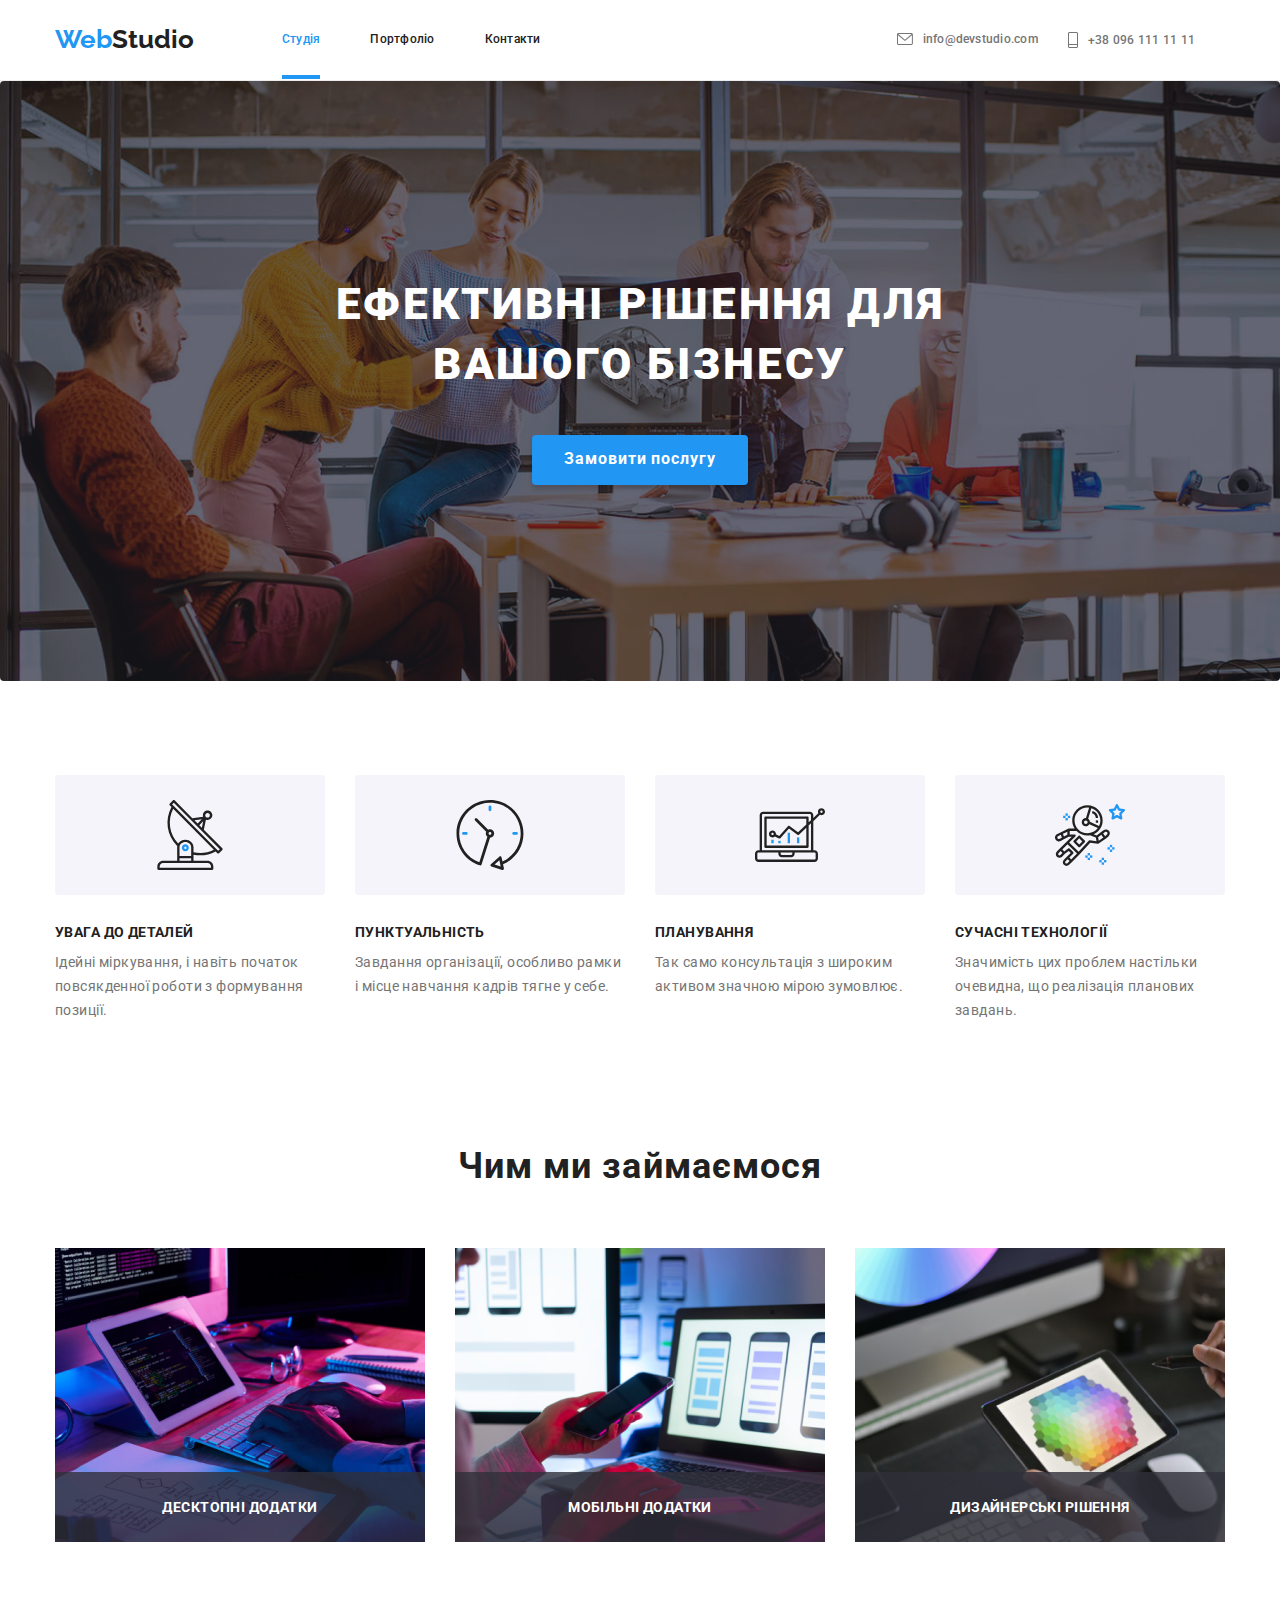
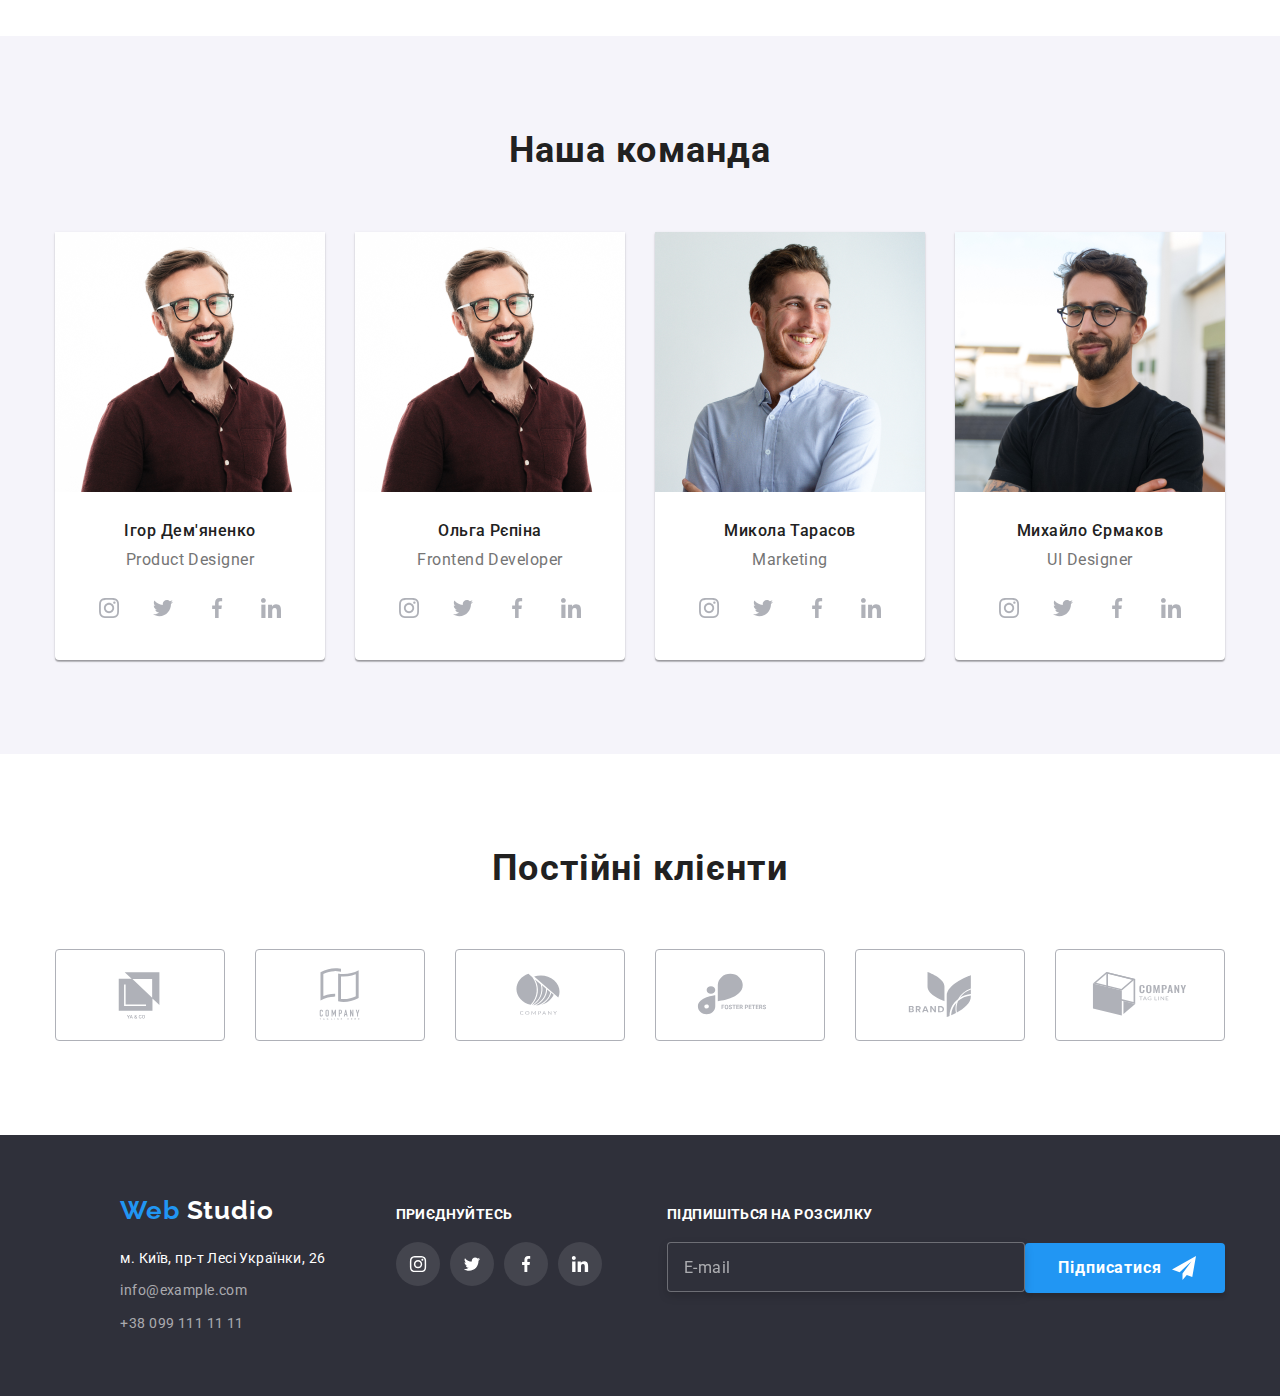
==== commit afbf20c9: "HW-8" ====
--- a/index.html
+++ b/index.html
@@ -344,15 +344,15 @@
               <picture>
                 <source
                   srcset="
-                    /images/team2x1.jpg 1x,
-                    /images/team2x2.jpg 2x
+                    ./images/team1-min.jpeg 1x,
+                    ./images/team2x1.jpg 2x
                   "
                   media="(min-width:1200px)"
                 />
                 <source
                         srcset="
-                    /images/tablet2-1x-min.jpg 1x,
-                    /images/tablet2-2x-min.jpg 2x
+                    ./images/tablet2-1x-min.jpg 1x,
+                    ./images/tablet2-2x-min.jpg 2x
                   "
                         media="(max-width:767px)"
                 />
@@ -360,7 +360,7 @@
                 <img
                   src="./images/team2.jpeg"
                   alt="Frontend Developer"
-                  width="270"
+                  width=""
                 />
               </picture>
               <div class="team__text">
@@ -414,8 +414,8 @@
               <picture>
                 <source
                   srcset="
-                    /images/team3-mob1x-min.jpg 1x,
-                    /images/team3-mob2x-min.jpg 2x
+                    ./images/team3-mob1x-min.jpg 1x,
+                    ./images/team3-mob2x-min.jpg 2x
                   "
                   media="(max-width:300px)" />
 
@@ -472,8 +472,8 @@
               <picture>
                 <source
                   srcset="
-                    /images/team4-mob1x-min.jpg 1x,
-                    /images/team4-mob2x-min.jpg 2x
+                    ./images/team4-mob1x-min.jpg 1x,
+                    ./images/team4-mob2x-min.jpg 2x
                   "
                   media="(max-width:270px)" />
 
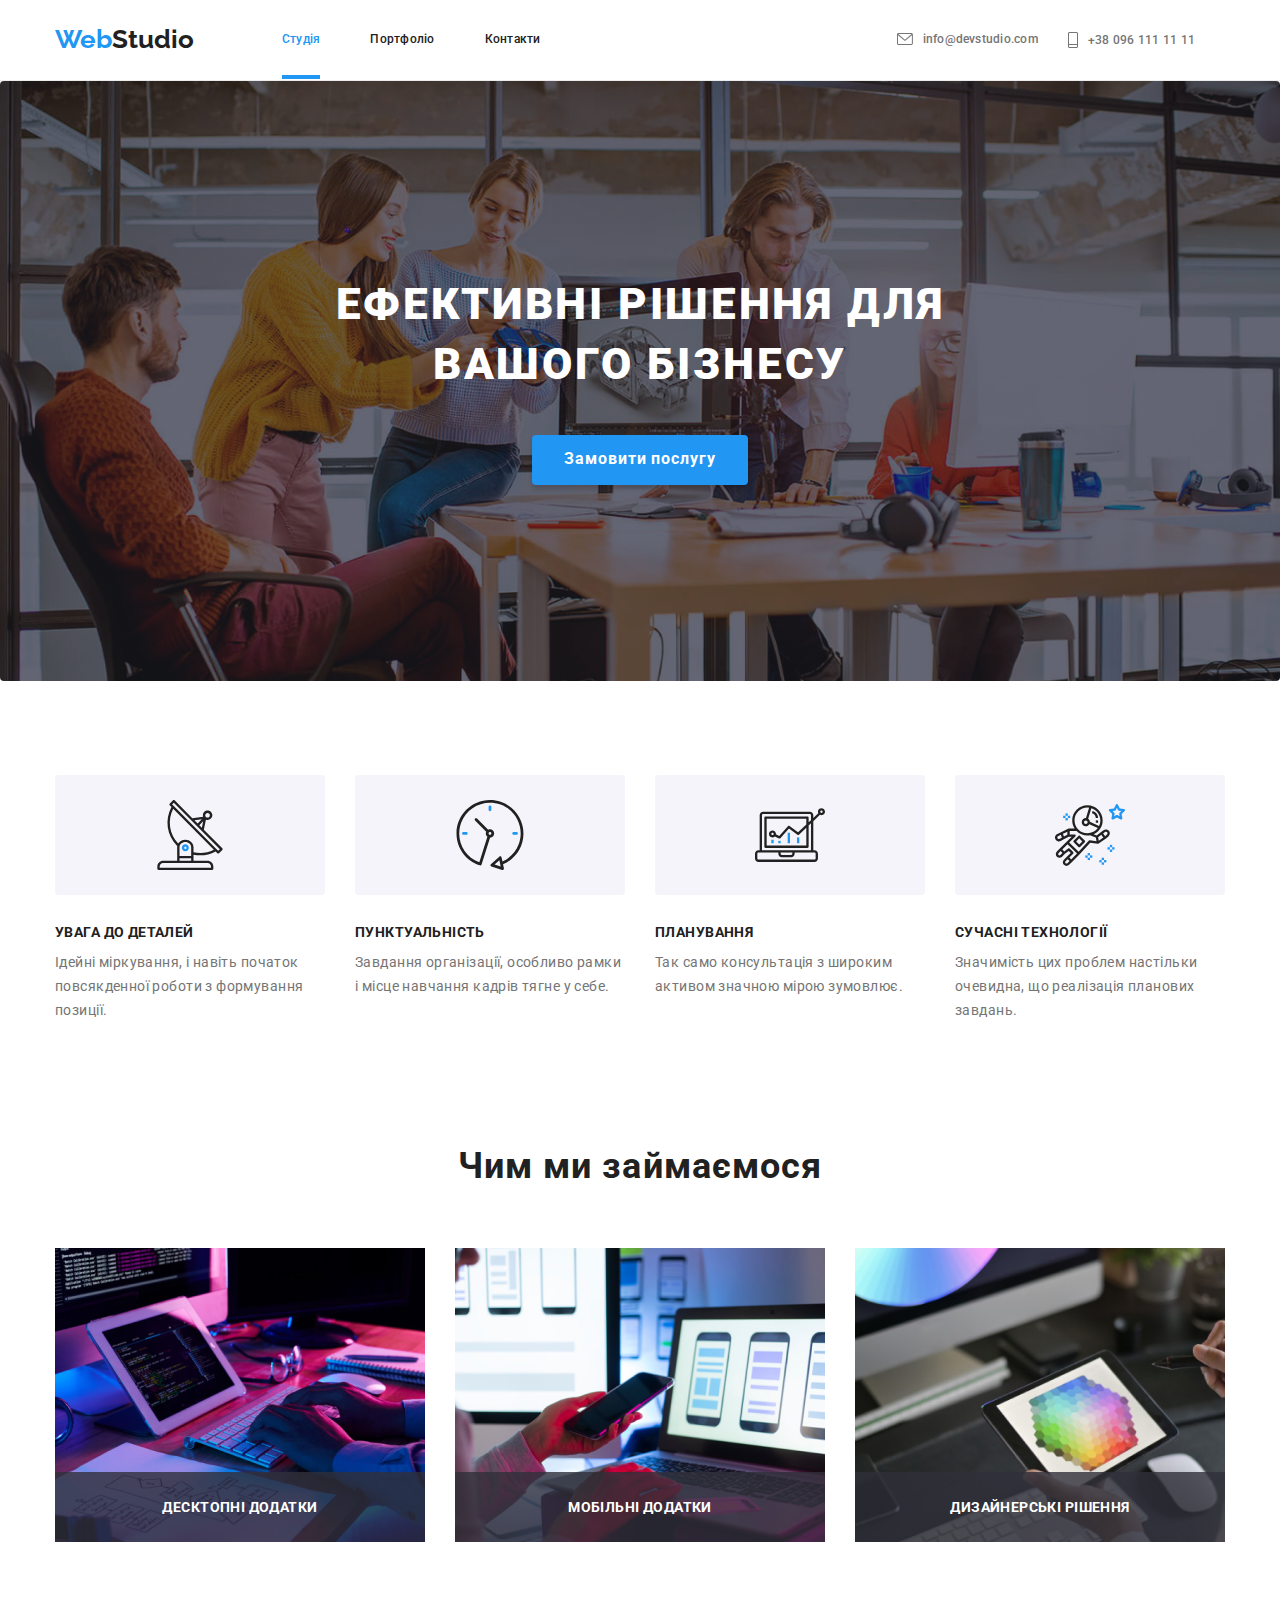
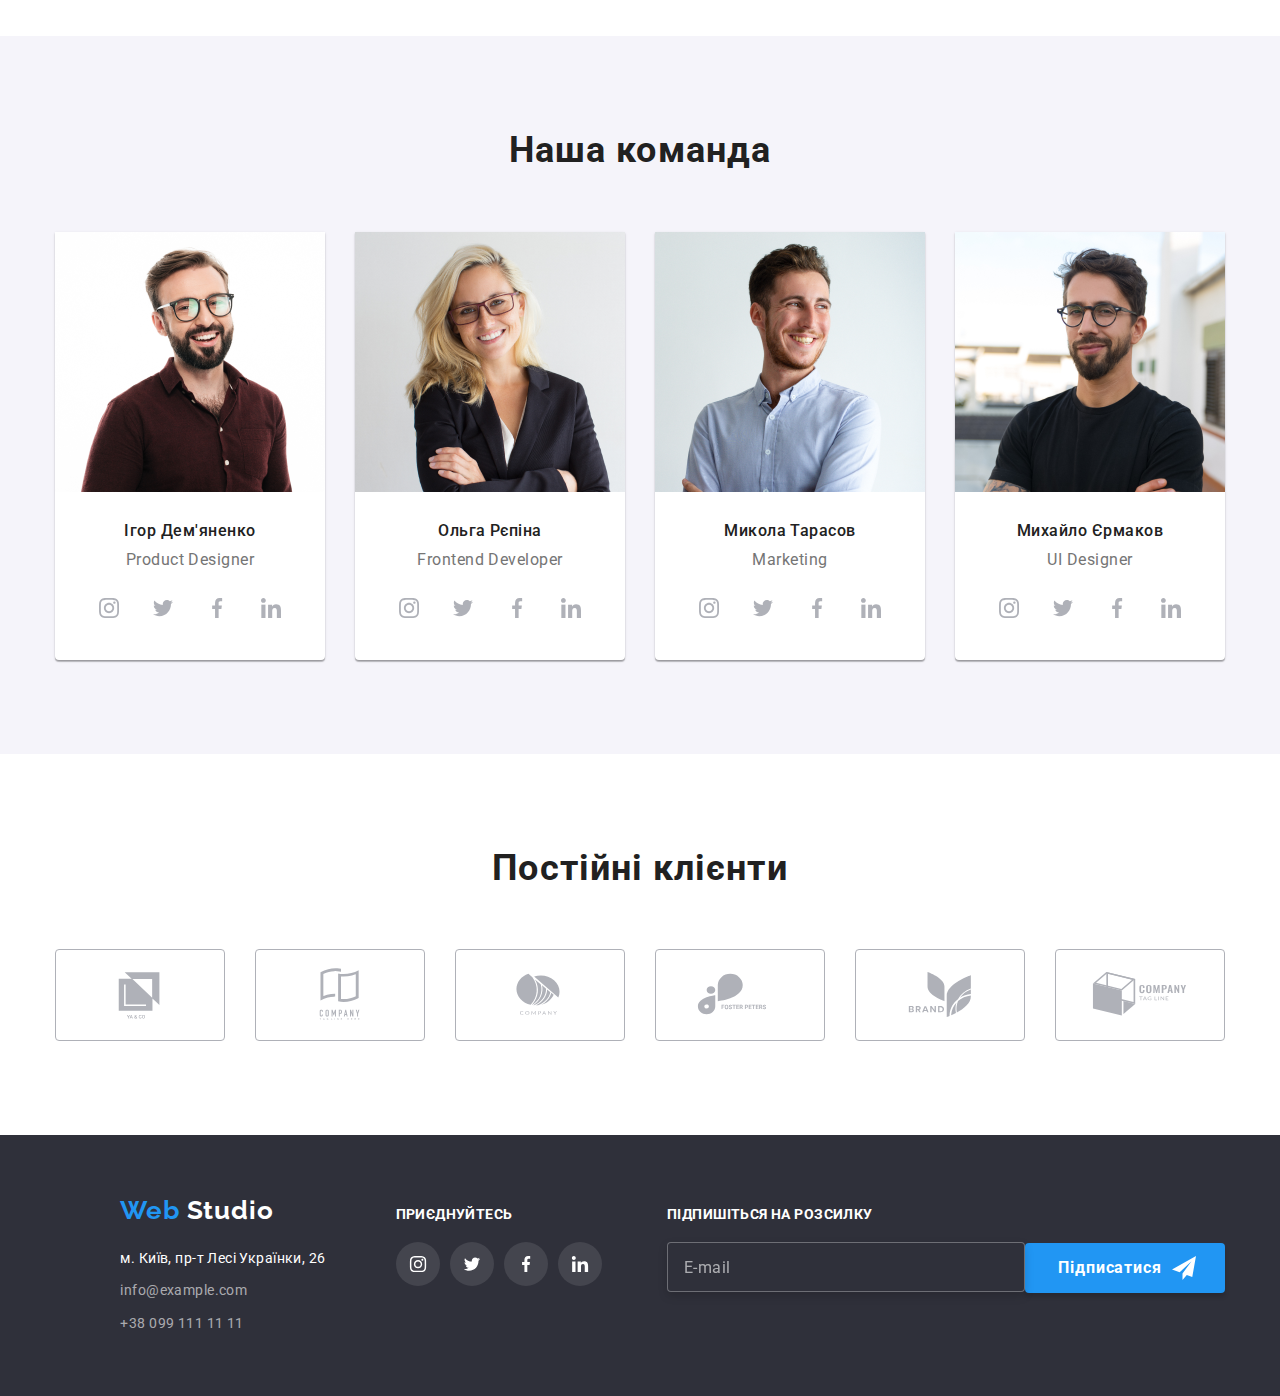
==== commit 6b9a66b6: "HW-8" ====
--- a/index.html
+++ b/index.html
@@ -266,31 +266,24 @@
             <li class="team__list team__card">
               <picture>
                 <source
-                  srcset="
-                    /images/team1-min.jpeg 1x,
-                    /images/team2x1.jpg 2x
+                        srcset="
+                    ./images/team1-min.jpeg 1x,
+                    ./images/team2x1.jpg 2x
                   "
-                  media="(min-width:1200px)"
+                        media="(min-width:1200px)"
                 />
                 <source
                         srcset="
-                    /images/tablet1-1x-min.jpg 1x,
-                    /images/tablet1-2x.jpg-min.jpg 2x
-                  "
-                        media="(min-width:768px)"
-                />
-                <source
-                        srcset="
-                    /images/team1-mob1x-min.jpg 1x,
-                    /images/team1-mob2x-min.jpg 2x
+                    ./images/tablet1-1x-min.jpg 1x,
+                    ./images/tablet1-2x.jpg-min.jpg 2x
                   "
                         media="(max-width:767px)"
                 />
+
                 <img
-                  class="fdg"
-                  src="./images/team1.jpeg"
-                  alt="Product Designer"
-                  width="270"
+                        src="./images/team1-min.jpeg"
+                        alt="Frontend Developer"
+                        width=""
                 />
               </picture>
               <div class="team__text">
@@ -344,8 +337,8 @@
               <picture>
                 <source
                   srcset="
-                    ./images/team1-min.jpeg 1x,
-                    ./images/team2x1.jpg 2x
+                    ./images/team2.jpeg 1x,
+                    ./images/team2x2.jpg 2x
                   "
                   media="(min-width:1200px)"
                 />
